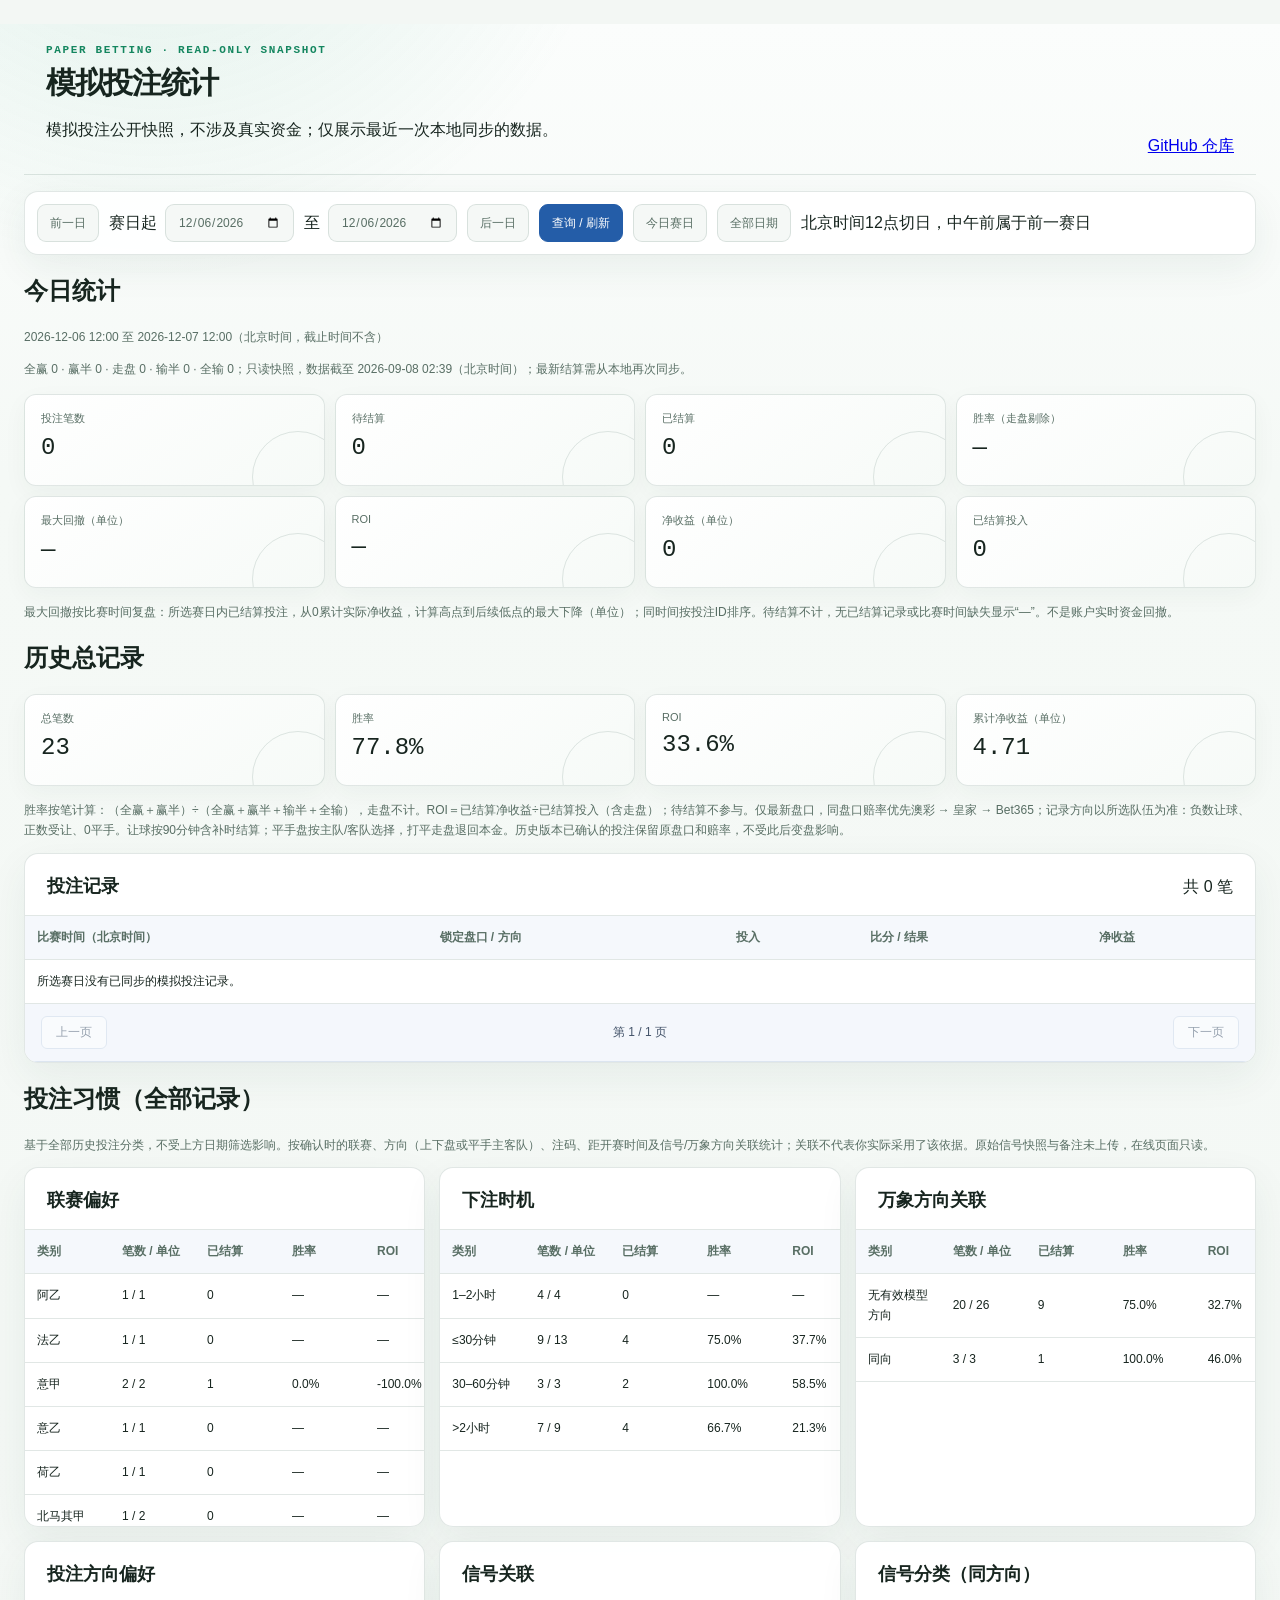
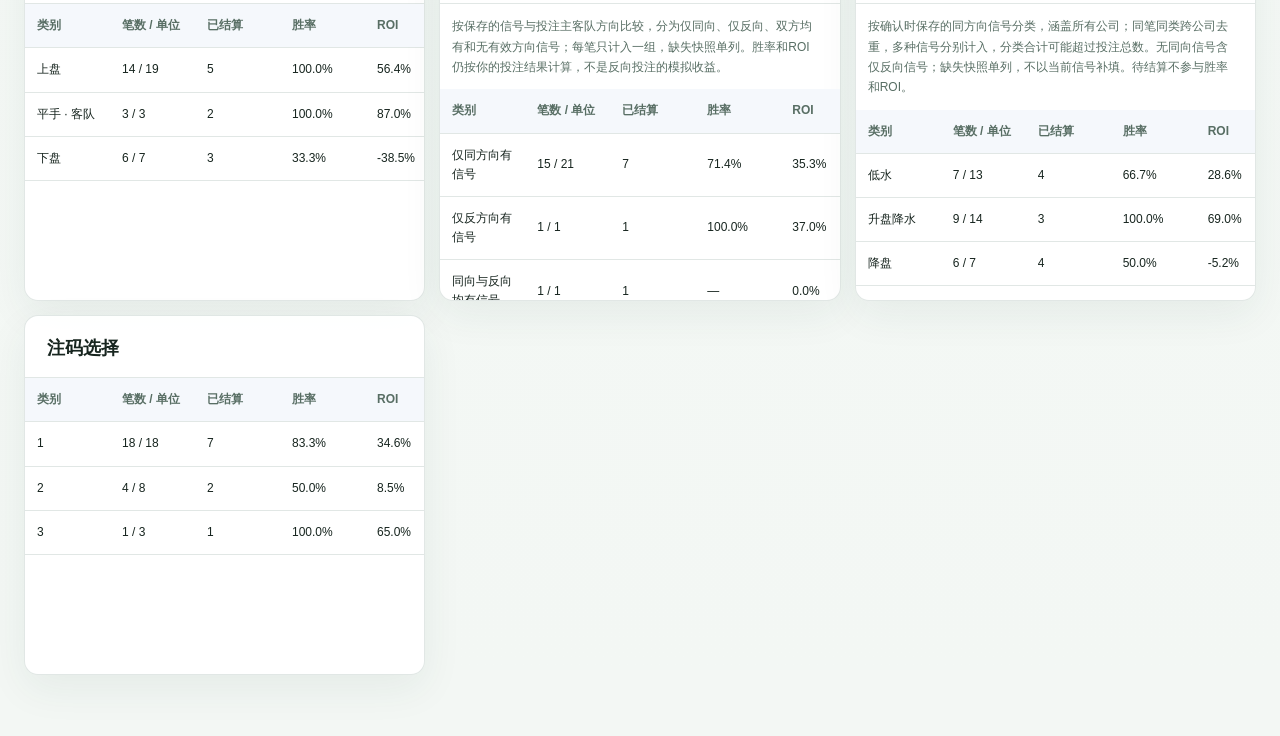
==== paper-bets/index.html @ 8649a732 "Update read-only paper betting statistics" ====
<!doctype html>
<html lang="zh-CN">
<head><meta charset="utf-8"><meta name="viewport" content="width=device-width,initial-scale=1"><title>模拟投注 · 统计与习惯</title><link rel="stylesheet" href="./styles.css?v=27"></head>
<body><main class="shell paper-stats">
  <div class="board-head"><div><p class="board-kicker">PAPER BETTING · READ-ONLY SNAPSHOT</p><h1>模拟投注统计</h1><p>模拟投注公开快照，不涉及真实资金；仅展示最近一次本地同步的数据。</p></div><a href="https://github.com/smmufan-boop/WorldCup/tree/main/paper-bets">GitHub 仓库</a></div>
  <form id="paperStatsFilters" class="toolbar"><button type="button" id="paperStatsPrev">前一日</button><label>赛日起 <input type="date" name="from"></label><label>至 <input type="date" name="to"></label><button type="button" id="paperStatsNext">后一日</button><button class="paper-action">查询 / 刷新</button><button type="button" id="paperStatsToday">今日赛日</button><button type="button" id="paperStatsAll">全部日期</button><span>北京时间12点切日，中午前属于前一赛日</span></form>
  
  <h2 id="paperStatsPeriodTitle">今日统计</h2><p id="paperStatsPeriod" class="paper-rules"></p>
  <p id="paperStatsMessage" role="status">正在读取…</p><section id="paperStatsSummary" class="metric-grid"></section>
  <p class="paper-rules">最大回撤按比赛时间复盘：所选赛日内已结算投注，从0累计实际净收益，计算高点到后续低点的最大下降（单位）；同时间按投注ID排序。待结算不计，无已结算记录或比赛时间缺失显示“—”。不是账户实时资金回撤。</p>
  <h2>历史总记录</h2><section id="paperStatsAllTime" class="metric-grid"></section>
  <p class="paper-rules">胜率按笔计算：（全赢＋赢半）÷（全赢＋赢半＋输半＋全输），走盘不计。ROI＝已结算净收益÷已结算投入（含走盘）；待结算不参与。仅最新盘口，同盘口赔率优先澳彩 → 皇家 → Bet365；记录方向以所选队伍为准：负数让球、正数受让、0平手。让球按90分钟含补时结算；平手盘按主队/客队选择，打平走盘退回本金。历史版本已确认的投注保留原盘口和赔率，不受此后变盘影响。</p>
  <section class="board"><div class="board-head"><h2>投注记录</h2><span id="paperRecordCount"></span></div><div class="paper-table-wrap"><table class="paper-table"><thead><tr><th>比赛时间（北京时间）</th><th>锁定盘口 / 方向</th><th>投入</th><th>比分 / 结果</th><th>净收益</th></tr></thead><tbody id="paperStatsRecords"></tbody></table></div><nav id="paperStatsPager" class="pagination"></nav></section>
  <h2>投注习惯（全部记录）</h2><p class="paper-rules">基于全部历史投注分类，不受上方日期筛选影响。按确认时的联赛、方向（上下盘或平手主客队）、注码、距开赛时间及信号/万象方向关联统计；关联不代表你实际采用了该依据。原始信号快照与备注未上传，在线页面只读。</p><div id="paperStatsHabits" class="paper-habits"></div>
</main><script src="./paper-site-data.js?v=2" defer></script><script src="./paper-stats.js?v=13" defer></script></body></html>
---- paper-bets/styles.css ----
:root {
  color-scheme: light;
  --bg: #f3f7f4;
  --panel: #ffffff;
  --panel-2: #f7faf8;
  --line: rgba(29, 71, 55, 0.13);
  --line-strong: rgba(25, 107, 76, 0.28);
  --text: #17251f;
  --text-dim: #71827a;
  --muted: #586e64;
  --faint: #87978f;
  --mint: #14865f;
  --mint-dim: rgba(20, 134, 95, 0.10);
  --gold: #b6740a;
  --gold-dim: rgba(182, 116, 10, 0.11);
  --red: #c34f49;
  --red-dim: rgba(195, 79, 73, 0.10);
  --blue: #316fc1;
  --blue-dim: rgba(49, 111, 193, 0.10);
  --radius: 14px;
  --mono: "IBM Plex Mono", "SFMono-Regular", Consolas, monospace;
  --sans: Inter, "PingFang SC", "Microsoft YaHei", sans-serif;
}

* {
  box-sizing: border-box;
}

html {
  min-width: 320px;
  background: var(--bg);
}

body {
  margin: 0;
  min-height: 100vh;
  color: var(--text);
  font-family: var(--sans);
  background:
    radial-gradient(circle at 12% -10%, rgba(63, 168, 128, 0.16), transparent 30rem),
    linear-gradient(180deg, #fbfdfc 0, #f5f9f6 28rem, var(--bg) 100%);
}

button,
input,
select {
  font: inherit;
}

button,
select,
input[type="date"] {
  color: inherit;
}

button {
  cursor: pointer;
}

.masthead {
  padding: 32px max(24px, calc((100vw - 1480px) / 2));
  border-bottom: 1px solid var(--line);
  background:
    linear-gradient(100deg, rgba(245, 252, 248, 0.98), rgba(255, 255, 255, 0.82)),
    repeating-linear-gradient(90deg, transparent 0 79px, rgba(29, 71, 55, 0.035) 80px);
}

.brand-row {
  display: flex;
  align-items: flex-start;
  justify-content: space-between;
  gap: 32px;
}

.eyebrow,
.board-kicker,
.history-title p {
  margin: 0 0 7px;
  color: var(--mint);
  font-family: var(--mono);
  font-size: 11px;
  font-weight: 600;
  letter-spacing: 0.15em;
}

.live-dot {
  display: inline-block;
  width: 7px;
  height: 7px;
  margin-right: 7px;
  border-radius: 50%;
  background: var(--faint);
}

.live-dot.is-live {
  background: var(--mint);
  box-shadow: 0 0 0 5px rgba(20, 134, 95, 0.09), 0 0 14px rgba(20, 134, 95, 0.34);
  animation: breathe 1.8s infinite;
}

@keyframes breathe {
  50% { opacity: 0.55; }
}

h1 {
  margin: 0;
  font-size: clamp(30px, 4vw, 48px);
  font-weight: 760;
  letter-spacing: -0.045em;
}

.subtitle {
  margin: 9px 0 0;
  color: var(--muted);
  font-size: 14px;
}

.sync-card {
  display: grid;
  min-width: 210px;
  justify-items: end;
  gap: 5px;
  padding: 15px 17px;
  border: 1px solid var(--line);
  border-radius: 12px;
  background: rgba(255, 255, 255, 0.78);
  box-shadow: 0 8px 28px rgba(31, 72, 56, 0.07);
}

.sync-card strong {
  font-family: var(--mono);
  font-size: 18px;
  font-weight: 500;
}

.sync-card small {
  color: var(--muted);
}

.source-badge {
  padding: 3px 8px;
  border-radius: 999px;
  color: var(--muted);
  background: rgba(29, 71, 55, 0.06);
  font-size: 11px;
}

.source-badge.live {
  color: var(--mint);
  background: var(--mint-dim);
}

.source-badge.stale {
  color: var(--gold);
  background: var(--gold-dim);
}

.shape-strip {
  display: grid;
  grid-template-columns: repeat(7, minmax(90px, 1fr));
  gap: 1px;
  margin-top: 28px;
  overflow: hidden;
  border: 1px solid var(--line);
  border-radius: 11px;
  background: var(--line);
}

.shape-cell {
  display: grid;
  min-height: 72px;
  place-content: center;
  text-align: center;
  background: rgba(255, 255, 255, 0.92);
}

.shape-cell strong {
  color: var(--gold);
  font-family: var(--mono);
  font-size: 19px;
  font-weight: 500;
}

.shape-cell span {
  margin-top: 4px;
  color: var(--muted);
  font-size: 11px;
}

.shape-cell.zero strong {
  color: var(--faint);
}

.shell {
  width: min(1480px, calc(100% - 48px));
  margin: 24px auto 60px;
}

.toolbar {
  display: flex;
  flex-wrap: wrap;
  gap: 10px;
  align-items: center;
  padding: 12px;
  border: 1px solid var(--line);
  border-radius: var(--radius);
  background: rgba(255, 255, 255, 0.90);
  box-shadow: 0 12px 38px rgba(31, 72, 56, 0.07);
}

.date-nav,
.segmented,
.toolbar-tail,
.search-wrap {
  display: flex;
  align-items: center;
}

.date-nav,
.segmented {
  gap: 2px;
  padding: 3px;
  border: 1px solid var(--line);
  border-radius: 9px;
  background: #f5f8f6;
}

.date-nav button,
.segmented button,
.refresh-btn,
.text-btn,
.icon-btn {
  min-height: 31px;
  border: 0;
  border-radius: 6px;
  background: transparent;
  color: var(--muted);
  font-size: 12px;
}

.date-nav button:hover,
.segmented button:hover,
.refresh-btn:hover {
  color: var(--text);
  background: rgba(29, 71, 55, 0.06);
}

.segmented button {
  padding: 0 10px;
}

.segmented button.is-on {
  color: #ffffff;
  background: var(--mint);
  font-weight: 700;
}

.date-nav input {
  width: 126px;
  min-height: 31px;
  border: 0;
  outline: 0;
  color: var(--text);
  background: transparent;
  font-family: var(--mono);
  font-size: 12px;
}

.date-nav input::-webkit-calendar-picker-indicator {
  filter: none;
}

.toolbar-tail {
  flex: 1 1 360px;
  justify-content: flex-end;
  gap: 8px;
}

.search-wrap {
  flex: 1 1 180px;
  max-width: 260px;
  gap: 8px;
  min-height: 38px;
  padding: 0 11px;
  border: 1px solid var(--line);
  border-radius: 9px;
  color: var(--faint);
  background: #f5f8f6;
}

.search-wrap input {
  width: 100%;
  border: 0;
  outline: 0;
  color: var(--text);
  background: transparent;
  font-size: 12px;
}

.search-wrap input::placeholder {
  color: var(--faint);
}

select,
.refresh-btn {
  min-height: 38px;
  padding: 0 11px;
  border: 1px solid var(--line);
  border-radius: 9px;
  background: #f5f8f6;
  color: var(--muted);
  font-size: 12px;
}

select option {
  background: var(--panel);
}

.metric-grid {
  display: grid;
  grid-template-columns: repeat(4, 1fr);
  gap: 10px;
  margin: 14px 0;
}

.metric {
  position: relative;
  overflow: hidden;
  min-height: 92px;
  padding: 16px;
  border: 1px solid var(--line);
  border-radius: 12px;
  background: linear-gradient(145deg, #ffffff, #f6faf7);
  box-shadow: 0 8px 24px rgba(31, 72, 56, 0.045);
}

.metric::after {
  position: absolute;
  right: -20px;
  bottom: -38px;
  width: 90px;
  height: 90px;
  border: 1px solid var(--line);
  border-radius: 50%;
  content: "";
}

.metric span {
  display: block;
  margin-bottom: 8px;
  color: var(--muted);
  font-size: 11px;
}

.metric strong {
  font-family: var(--mono);
  font-size: 24px;
  font-weight: 500;
}

.metric.hot strong { color: var(--gold); }
.metric.good strong { color: var(--mint); }
.metric.bad strong { color: var(--red); }
.metric.cool strong { color: var(--blue); }

.board {
  overflow: hidden;
  border: 1px solid var(--line);
  border-radius: var(--radius);
  background: rgba(255, 255, 255, 0.94);
  box-shadow: 0 14px 40px rgba(31, 72, 56, 0.065);
}

.board-head {
  display: flex;
  align-items: flex-end;
  justify-content: space-between;
  gap: 24px;
  padding: 20px 22px 17px;
  border-bottom: 1px solid var(--line);
}

.board-head h2,
.history-title h3 {
  margin: 0;
  font-size: 18px;
}

.board-head > p {
  margin: 0;
  color: var(--muted);
  font-family: var(--mono);
  font-size: 11px;
}

.row-grid {
  display: grid;
  grid-template-columns: 105px minmax(105px, 0.75fr) minmax(250px, 1.65fr) minmax(150px, 1fr) minmax(150px, 1fr) minmax(210px, 1.25fr) 34px;
  gap: 15px;
  align-items: center;
}

.column-head {
  min-height: 42px;
  padding: 0 20px;
  border-bottom: 1px solid var(--line);
  color: var(--faint);
  font-size: 10px;
  letter-spacing: 0.07em;
}

.status-band {
  display: flex;
  align-items: center;
  gap: 8px;
  padding: 9px 20px;
  border-bottom: 1px solid var(--line);
  color: var(--muted);
  background: rgba(29, 71, 55, 0.035);
  font-size: 11px;
  font-weight: 700;
  letter-spacing: 0.08em;
}

.priority-band {
  display: flex;
  align-items: center;
  gap: 9px;
  padding: 8px 20px;
  border-bottom: 1px solid var(--line);
  color: var(--mint);
  background: rgba(20, 134, 95, 0.065);
  font-size: 10px;
}

.priority-band strong {
  letter-spacing: 0.08em;
}

.priority-band em {
  color: var(--faint);
  font-family: var(--mono);
  font-style: normal;
}

.priority-band span {
  margin-left: auto;
  color: var(--text-dim);
  font-size: 9px;
}

.priority-band.tier1 {
  color: var(--blue);
  background: rgba(49, 111, 193, 0.055);
}

.priority-band.bet365 {
  color: #6b49a8;
  background: rgba(107, 73, 168, 0.075);
}

.status-band.Playing {
  color: var(--mint);
  background: var(--mint-dim);
}

.status-band.Fixture {
  color: var(--blue);
  background: var(--blue-dim);
}

.status-band.Played {
  color: var(--muted);
  background: rgba(29, 71, 55, 0.035);
}

.status-band em {
  color: var(--faint);
  font-family: var(--mono);
  font-style: normal;
  font-weight: 400;
}

.match-wrap {
  border-bottom: 1px solid var(--line);
}

.match-wrap:last-child {
  border-bottom: 0;
}

.analysis-box {
  display: grid;
  gap: 7px;
  margin: 0 20px 12px;
  padding: 9px 12px;
  border: 1px solid rgba(29, 71, 55, 0.12);
  border-radius: 8px;
  background: rgba(29, 71, 55, 0.035);
}

.analysis-box.stable_play {
  border-color: rgba(8, 122, 85, 0.28);
  background: rgba(10, 160, 109, 0.07);
}

.analysis-box.filter {
  border-color: rgba(183, 66, 37, 0.18);
  background: rgba(183, 66, 37, 0.045);
}

.analysis-title,
.analysis-result {
  display: flex;
  flex-wrap: wrap;
  align-items: center;
  gap: 7px;
}

.analysis-title strong {
  margin-right: 3px;
  color: var(--text);
  font-size: 11px;
}

.analysis-stage {
  padding: 2px 6px;
  border-radius: 999px;
  color: var(--faint);
  background: rgba(29, 71, 55, 0.05);
  font-family: var(--mono);
  font-size: 8px;
}

.analysis-stage.complete {
  color: #08734f;
  background: rgba(10, 160, 109, 0.10);
}

.analysis-stage.running,
.analysis-stage.queued {
  color: var(--blue);
  background: var(--blue-dim);
}

.analysis-stage.failed {
  color: var(--red);
  background: var(--red-dim);
}

.analysis-stage.not_needed {
  color: #08734f;
  background: rgba(10, 160, 109, 0.08);
}

.analysis-stage.waiting_window,
.analysis-stage.waiting_t1,
.analysis-stage.due,
.analysis-stage.expired {
  color: #8a6509;
  background: rgba(216, 165, 40, 0.10);
}

.analysis-result span {
  display: inline-flex;
  align-items: baseline;
  gap: 5px;
  padding-right: 12px;
  border-right: 1px solid rgba(29, 71, 55, 0.10);
}

.analysis-result span:last-child {
  border-right: 0;
}

.analysis-result small {
  color: var(--faint);
  font-size: 8px;
}

.analysis-result b {
  color: var(--text);
  font-size: 10px;
}

.analysis-result .gate.stable_play {
  color: #08734f;
}

.analysis-result .gate.observe {
  color: #9a6a00;
}

.analysis-result .gate.filter {
  color: var(--red);
}

.analysis-box p {
  overflow: hidden;
  margin: 0;
  color: var(--muted);
  font-size: 9px;
  line-height: 1.5;
  text-overflow: ellipsis;
  white-space: nowrap;
}

.match-row {
  position: relative;
  min-height: 82px;
  padding: 12px 20px;
  transition: background 160ms ease;
}

.match-row:hover,
.match-wrap.is-open .match-row {
  background: rgba(20, 134, 95, 0.035);
}

.match-wrap.has-strong .match-row::before {
  position: absolute;
  inset: 0 auto 0 0;
  width: 5px;
  background: linear-gradient(180deg, #f0b83a, #d95432);
  content: "";
}

.match-wrap.has-strong .match-row {
  background: linear-gradient(90deg, rgba(240, 184, 58, 0.16), rgba(255, 255, 255, 0) 52%);
  box-shadow: inset 0 0 0 1px rgba(217, 84, 50, 0.16);
}

.match-wrap.has-low .match-row {
  background: linear-gradient(90deg, rgba(20, 134, 95, 0.18), rgba(255, 255, 255, 0) 58%);
  box-shadow: inset 0 0 0 2px rgba(20, 134, 95, 0.34);
}

.match-wrap.has-low .match-row::after {
  position: absolute;
  inset: 0 0 auto auto;
  width: 38px;
  height: 5px;
  background: #00a66f;
  content: "";
}

.time-cell strong,
.competition,
.odds-line,
.water-pair,
.delta-line {
  font-family: var(--mono);
}

.time-cell strong {
  display: block;
  font-size: 14px;
  font-weight: 500;
}

.status-pill {
  display: inline-flex;
  margin-top: 7px;
  padding: 3px 7px;
  border-radius: 999px;
  color: var(--muted);
  background: rgba(29, 71, 55, 0.06);
  font-size: 9px;
}

.status-pill.Playing {
  color: var(--mint);
  background: var(--mint-dim);
}

.competition {
  overflow: hidden;
  color: var(--muted);
  font-size: 11px;
  line-height: 1.5;
  text-overflow: ellipsis;
}

.competition span,
.competition small {
  display: block;
  overflow: hidden;
  text-overflow: ellipsis;
  white-space: nowrap;
}

.competition small {
  color: var(--text-dim);
  font-size: 9px;
}

.priority-chip {
  display: inline-flex;
  margin-right: 3px;
  padding: 1px 5px;
  border-radius: 999px;
  color: var(--muted);
  background: rgba(29, 71, 55, 0.06);
  font-family: var(--sans);
  font-style: normal;
}

.priority-chip.macau,
.priority-chip.dongqiudi_macau {
  color: var(--mint);
  background: var(--mint-dim);
}

.priority-chip.tier1 {
  color: var(--blue);
  background: var(--blue-dim);
}

.priority-chip.bet365 {
  color: #6b49a8;
  background: rgba(107, 73, 168, 0.12);
}

.dqd-id {
  color: var(--blue);
  font-weight: 750;
  text-decoration: none;
}

.dqd-id:hover {
  color: var(--mint);
  text-decoration: underline;
}

.focus-tag,
.focus-alert {
  display: inline-flex;
  align-items: center;
  border: 1px solid var(--rise-border, #e8d4a1);
  border-radius: 999px;
  color: var(--rise-fg, #725415);
  background: var(--rise-bg, #fff0cf);
  font-family: var(--sans);
  font-style: normal;
  font-weight: 850;
  line-height: 1.2;
  text-decoration: none;
  box-shadow: var(--rise-shadow, none);
}

.focus-tag {
  padding: 1px 6px;
  font-size: 9px;
}

.focus-alert {
  padding: 3px 8px;
  font-size: 10px;
  letter-spacing: 0.03em;
}

.teams {
  display: grid;
  grid-template-columns: minmax(80px, 1fr) auto minmax(80px, 1fr);
  align-items: center;
  gap: 10px;
}

.team {
  overflow: hidden;
  text-overflow: ellipsis;
  white-space: nowrap;
  font-size: 13px;
  font-weight: 650;
}

.team.away {
  text-align: right;
}

.score {
  min-width: 46px;
  padding: 6px 8px;
  border: 1px solid var(--line);
  border-radius: 7px;
  text-align: center;
  color: var(--gold);
  background: #fffaf0;
  font-family: var(--mono);
  font-size: 13px;
}

.score.pending {
  color: var(--faint);
}

.score.unavailable {
  min-width: 76px;
  color: #a45d10;
  background: #fff7e8;
  border-color: #f0d1a5;
}

.score.stale-score {
  color: #8a6421;
  background: #fff8e9;
  border-color: #ead5a8;
}

.score small {
  display: block;
  margin-top: 2px;
  color: var(--text-dim);
  font-family: var(--sans);
  font-size: 7px;
  line-height: 1;
}

.odds-cell {
  display: grid;
  gap: 5px;
}

.company-kicker {
  width: fit-content;
  padding: 1px 5px;
  border: 1px solid rgba(134, 172, 255, 0.18);
  border-radius: 999px;
  color: var(--blue);
  background: var(--blue-dim);
  font-size: 8px;
  line-height: 1.35;
}

.company-kicker.official {
  color: var(--mint);
  border-color: var(--line-strong);
  background: var(--mint-dim);
}

.odds-line {
  overflow: hidden;
  color: var(--text);
  font-size: 12px;
  text-overflow: ellipsis;
  white-space: nowrap;
}

.water-pair {
  display: flex;
  gap: 5px;
  color: var(--muted);
  font-size: 11px;
}

.water-pair span {
  padding: 3px 5px;
  border-radius: 4px;
  background: rgba(29, 71, 55, 0.05);
}

/* All signals: Macau darkest, Royal medium, Bet365 lightest. Explicit scopes
   keep a primary company's palette from leaking into another company's marks. */
.signal-company-macau {
  --low-fg: #ffffff;
  --low-bg: #086044;
  --low-border: #064e3b;
  --low-shadow: 0 2px 6px rgba(6, 78, 59, 0.20);
  --rise-fg: #171207;
  --rise-bg: #b6740a;
  --rise-border: #9d6307;
  --rise-shadow: 0 2px 6px rgba(157, 99, 7, 0.20);
  --drop-fg: #ffffff;
  --drop-bg: #245da8;
}

.signal-company-royal {
  --low-fg: #ffffff;
  --low-bg: #268054;
  --low-border: #206c47;
  --low-shadow: none;
  --rise-fg: #503608;
  --rise-bg: #e7b852;
  --rise-border: #d3a13c;
  --rise-shadow: none;
  --drop-fg: #173b64;
  --drop-bg: #8bb5e7;
}

.signal-company-bet365,
.signal-company-other {
  --low-fg: #23583c;
  --low-bg: #d9f0df;
  --low-border: #a4d4b2;
  --low-shadow: none;
  --rise-fg: #725415;
  --rise-bg: #fff0cf;
  --rise-border: #e8d4a1;
  --rise-shadow: none;
  --drop-fg: #365a88;
  --drop-bg: #e5effc;
}

.water-pair span.low-water b {
  margin-right: 4px;
  padding: 1px 3px;
  border-radius: 3px;
  color: #075b40;
  background: #d8ffef;
  font-size: 8px;
  letter-spacing: 0.08em;
}

.odds-ts {
  color: var(--faint);
  font-family: var(--mono);
  font-size: 9px;
}

.movement-cell {
  display: grid;
  gap: 5px;
}

.movement-line {
  display: flex;
  flex-wrap: wrap;
  align-items: center;
  gap: 6px;
}

.recommendation-signal,
.move-badge,
.signal-badge {
  display: inline-flex;
  align-items: center;
  min-height: 21px;
  padding: 2px 7px;
  border-radius: 5px;
  color: var(--muted);
  background: rgba(29, 71, 55, 0.06);
  font-size: 10px;
}

.recommendation-signal.rise_cut,
.move-badge.rise_cut,
.signal-badge.rise_cut {
  color: var(--rise-fg, #725415);
  background: var(--rise-bg, #fff0cf);
  font-weight: 800;
}

.move-badge.rise_lift,
.move-badge.rise {
  color: var(--blue);
  background: var(--blue-dim);
}

.recommendation-signal.drop,
.move-badge.drop,
.signal-badge.drop {
  color: var(--drop-fg, #365a88);
  background: var(--drop-bg, #e5effc);
}

.move-badge.water {
  color: var(--muted);
  border: 1px solid rgba(29, 71, 55, 0.10);
  background: rgba(29, 71, 55, 0.05);
  box-shadow: none;
  font-weight: 600;
}

.move-badge.sample_limited {
  color: var(--faint);
  border: 1px solid rgba(29, 71, 55, 0.08);
  background: rgba(29, 71, 55, 0.035);
  box-shadow: none;
  font-weight: 500;
}

.water-pair span.low-water,
.recommendation-signal.low,
.signal-badge.low,
.low-focus-alert,
.low-focus-tag {
  color: var(--low-fg, #23583c);
  border: 1px solid var(--low-border, #a4d4b2);
  background: var(--low-bg, #d9f0df);
  box-shadow: var(--low-shadow, none);
  font-weight: 850;
}

.low-focus-alert,
.low-focus-tag {
  display: inline-flex;
  align-items: center;
  padding: 2px 7px;
  border-radius: 5px;
  font-size: 10px;
  font-weight: 850;
}

.low-focus-tag {
  padding: 1px 5px;
  font-size: 9px;
  text-decoration: none;
}

.move-badge.turnover {
  color: #d6a3ff;
  background: rgba(191, 126, 241, 0.13);
}

.delta-line {
  display: flex;
  flex-wrap: wrap;
  gap: 8px;
  color: var(--muted);
  font-size: 10px;
}

.delta-line .down { color: var(--mint); }
.delta-line .up { color: var(--red); }

.signal-list {
  display: flex;
  flex-wrap: wrap;
  gap: 4px;
}

.market-basis {
  width: fit-content;
  padding: 2px 6px;
  border-radius: 999px;
  color: var(--muted);
  background: rgba(29, 71, 55, 0.06);
  font-size: 8px;
}

.market-basis.monitoring {
  color: var(--mint);
  background: var(--mint-dim);
}

.market-basis.closed {
  color: var(--gold);
  background: var(--gold-dim);
}

.company-strip {
  display: grid;
  grid-template-columns: repeat(auto-fit, minmax(220px, 1fr));
  gap: 7px;
  padding: 0 20px 12px 140px;
}

.company-mini {
  display: flex;
  flex-wrap: wrap;
  align-items: center;
  gap: 5px 8px;
  min-height: 34px;
  padding: 7px 9px;
  border: 1px solid rgba(134, 172, 255, 0.16);
  border-radius: 8px;
  color: var(--muted);
  background: rgba(87, 123, 216, 0.045);
  font-family: var(--mono);
  font-size: 9px;
}

.company-mini.official {
  border-color: var(--line);
  background: rgba(96, 210, 164, 0.04);
}

.company-mini .company-name {
  color: var(--text);
  font-family: var(--sans);
  font-size: 10px;
  font-weight: 800;
}

.company-mini small {
  margin-left: auto;
  color: var(--faint);
}

.company-mini .move-badge,
.company-mini .signal-badge {
  min-height: 18px;
  padding: 1px 5px;
  font-size: 8px;
}

.signal-recommendations {
  display: grid;
  gap: 5px;
  margin: 0 20px 12px 140px;
}

.recommendations-heading {
  display: flex;
  flex-wrap: wrap;
  align-items: center;
  gap: 6px 12px;
  margin-bottom: 2px;
  color: var(--muted);
  font-size: 11px;
}

.recommendations-heading span {
  font-size: 9px;
}

.signal-recommendation {
  display: grid;
  grid-template-columns: 40px minmax(120px, 220px) minmax(0, 1fr);
  align-items: center;
  gap: 8px 12px;
  min-height: 42px;
  padding: 8px 12px;
  border-left: 3px solid var(--line);
  border-radius: 4px;
  background: #f5f8f6;
  font-size: 12px;
}

.recommendation-label {
  color: var(--muted);
}

.recommendation-evidence {
  display: flex;
  flex-wrap: wrap;
  align-items: center;
  gap: 5px;
  min-width: 0;
}

.recommendation-signal {
  width: fit-content;
  gap: 3px;
  font-weight: 750;
  white-space: nowrap;
}

.recommendation-signal .recommendation-company,
.recommendation-signal .recommendation-edge {
  color: inherit;
  font-size: inherit;
}

.recommendation-pick {
  display: flex;
  flex-wrap: wrap;
  align-items: center;
  gap: 6px 8px;
  min-width: 0;
}

.recommendation-side {
  padding: 1px 5px;
  border-radius: 4px;
  color: var(--muted);
  background: rgba(29, 71, 55, 0.07);
  font-size: 11px;
}

.recommendation-team {
  color: var(--text);
  font-size: 14px;
  overflow-wrap: anywhere;
}

.expand-btn {
  display: grid;
  width: 30px;
  height: 30px;
  place-items: center;
  border: 1px solid var(--line);
  border-radius: 7px;
  color: var(--muted);
  background: transparent;
  transition: transform 160ms ease, color 160ms ease;
}

.expand-btn:hover {
  color: var(--mint);
  border-color: var(--line-strong);
}

.match-wrap.is-open .expand-btn {
  transform: rotate(90deg);
}

.history-panel {
  padding: 18px 20px 22px;
  border-top: 1px solid var(--line);
  background: #f6faf7;
}

.history-groups,
.history-source {
  display: grid;
  gap: 14px;
}

.history-source + .history-source {
  padding-top: 16px;
  border-top: 1px solid var(--line);
}

.history-source-title {
  display: flex;
  align-items: center;
  gap: 8px;
}

.history-source-title h4 {
  margin: 0;
  color: var(--text);
  font-size: 13px;
}

.history-source-title b,
.history-source-title span {
  padding: 2px 6px;
  border-radius: 999px;
  color: var(--blue);
  background: var(--blue-dim);
  font-size: 8px;
}

.history-source-title .official-mark {
  color: var(--mint);
  background: var(--mint-dim);
}

.history-source-title span {
  margin-left: auto;
  color: var(--faint);
  background: rgba(29, 71, 55, 0.06);
}

.history-error,
.history-empty {
  margin: 0;
  color: var(--faint);
  font-size: 10px;
}

.history-title {
  display: flex;
  align-items: center;
  justify-content: space-between;
  margin-bottom: 14px;
}

.history-count {
  color: var(--muted);
  font-family: var(--mono);
  font-size: 10px;
}

.chart-grid {
  display: grid;
  grid-template-columns: 1fr 1fr;
  gap: 12px;
}

.chart-grid figure {
  margin: 0;
  padding: 13px;
  border: 1px solid var(--line);
  border-radius: 10px;
  background: #ffffff;
}

.chart-grid figcaption {
  margin-bottom: 8px;
  color: var(--muted);
  font-size: 10px;
}

.line-chart {
  min-height: 146px;
}

.line-chart svg {
  display: block;
  width: 100%;
  height: 146px;
}

.chart-gridline {
  stroke: rgba(29, 71, 55, 0.10);
  stroke-width: 1;
}

.chart-label {
  fill: var(--faint);
  font-family: var(--mono);
  font-size: 8px;
}

.chart-line,
.chart-home,
.chart-away {
  fill: none;
  stroke-width: 2;
  vector-effect: non-scaling-stroke;
}

.chart-line { stroke: var(--gold); }
.chart-home { stroke: var(--mint); }
.chart-away { stroke: var(--blue); }

.chart-dot-line { fill: var(--gold); }
.chart-dot-home { fill: var(--mint); }
.chart-dot-away { fill: var(--blue); }

.chart-legend {
  fill: var(--muted);
  font-family: var(--mono);
  font-size: 8px;
}

.history-list {
  display: flex;
  flex-wrap: wrap;
  gap: 6px;
  margin-top: 10px;
}

.history-item {
  display: flex;
  gap: 8px;
  padding: 6px 8px;
  border: 1px solid var(--line);
  border-radius: 6px;
  color: var(--muted);
  font-family: var(--mono);
  font-size: 9px;
}

.history-item strong {
  color: var(--text);
  font-weight: 500;
}

.notice {
  padding: 50px 20px;
  text-align: center;
  color: var(--muted);
  font-size: 13px;
}

.notice.error {
  color: var(--red);
}

.notice[hidden] {
  display: none;
}

@media (max-width: 1180px) {
  .row-grid {
    grid-template-columns: 90px minmax(220px, 1.5fr) minmax(135px, 1fr) minmax(135px, 1fr) minmax(190px, 1.2fr) 32px;
  }

  .row-grid > :nth-child(2) {
    display: none;
  }

  .metric-grid {
    grid-template-columns: repeat(3, 1fr);
  }

  .company-strip {
    grid-template-columns: 1fr;
    padding-left: 20px;
  }

  .signal-recommendations {
    margin-left: 20px;
  }
}

@media (max-width: 820px) {
  .masthead {
    padding: 24px 16px;
  }

  .brand-row {
    align-items: stretch;
    flex-direction: column;
  }

  .sync-card {
    justify-items: start;
  }

  .shape-strip {
    grid-template-columns: repeat(4, 1fr);
  }

  .shell {
    width: calc(100% - 24px);
    margin-top: 12px;
  }

  .toolbar-tail {
    justify-content: stretch;
  }

  .search-wrap {
    max-width: none;
  }

  .column-head {
    display: none;
  }

  .match-row {
    display: grid;
    grid-template-columns: 76px 1fr 30px;
    gap: 11px;
    padding: 15px;
  }

  .match-row > :nth-child(2) { display: none; }
  .match-row > :nth-child(3) { grid-column: 2; grid-row: 1; }
  .match-row > :nth-child(4) { grid-column: 2; grid-row: 2; }
  .match-row > :nth-child(5) { grid-column: 2; grid-row: 3; }
  .match-row > :nth-child(6) { grid-column: 2; grid-row: 4; }
  .match-row > :nth-child(7) { grid-column: 3; grid-row: 1; }

  .teams {
    grid-template-columns: 1fr auto 1fr;
  }

  .chart-grid {
    grid-template-columns: 1fr;
  }
}

@media (max-width: 520px) {
  .signal-recommendation {
    grid-template-columns: 32px minmax(0, 1fr);
    column-gap: 8px;
    padding: 8px;
  }

  .recommendation-pick {
    grid-column: 2 / -1;
  }

  .recommendation-evidence {
    grid-column: 2 / -1;
  }

  .shape-strip {
    grid-template-columns: repeat(2, 1fr);
  }

  .metric-grid {
    grid-template-columns: repeat(2, 1fr);
  }

  .toolbar-tail {
    align-items: stretch;
    flex-direction: column;
  }

  .segmented {
    overflow-x: auto;
  }

  .segmented button {
    white-space: nowrap;
  }
}
.pagination { display: flex; align-items: center; justify-content: space-between; gap: 12px; padding: 12px 16px; background: #f4f7fc; border-bottom: 1px solid #dce5f0; color: #44546a; font-size: 12px; }
.pagination[hidden] { display: none; }
.pagination button { padding: 7px 14px; border: 1px solid #c8d5e6; border-radius: 6px; background: #fff; color: #243851; cursor: pointer; white-space: nowrap; }
.pagination button:disabled { opacity: .45; cursor: default; }

/* Experimental local simulation; no money or bookmaker account is involved. */
.paper-box { display:flex; flex-wrap:wrap; align-items:center; gap:8px 12px; margin:0 20px 14px; padding:12px; border:1px solid #d7e2ed; border-radius:8px; background:#f7faff; font-size:12px; }
.paper-box strong { color:#315674; }
.paper-box label { display:flex; align-items:center; gap:5px; }
.paper-box select { max-width:230px; min-height:32px; }
.paper-box .paper-market-label { min-width:0; max-width:100%; }
.paper-box .paper-market-label select { width:420px; max-width:100%; min-width:0; }
.paper-market-detail { flex-basis:100%; color:var(--muted); line-height:1.6; overflow-wrap:anywhere; }
.paper-box input { min-width:120px; max-width:220px; padding:7px; border:1px solid #d0dae4; border-radius:5px; }
.paper-box small { color:var(--muted); }
.paper-box.disabled { color:var(--muted); background:#f6f7f8; }
.paper-box.locked { background:#eef7f1; border-color:#b8d8c7; }
.paper-action { padding:8px 14px; border:0; border-radius:6px; color:white; background:#245da8; cursor:pointer; }
.paper-action:disabled { opacity:.45; cursor:default; }
.paper-dialog { width:min(520px,calc(100% - 32px)); border:1px solid #bccdde; border-radius:12px; padding:24px; color:var(--text); background:white; }
.paper-dialog::backdrop { background:rgba(19,34,46,.35); }
.paper-dialog h2 { margin-top:0; }
.paper-confirm-content { font-size:14px; line-height:1.7; overflow-wrap:anywhere; }
.paper-confirm-message { color:#835514; font-size:12px; line-height:1.6; }
.paper-dialog-actions { display:flex; justify-content:flex-end; gap:12px; }
.paper-dialog-actions button { min-height:36px; padding:8px 12px; }
.paper-stats .board-head { flex-wrap:wrap; }
.paper-stats .board-head h1 { font-size:30px; }
.paper-stats .toolbar { margin-top:16px; }
.paper-stats .toolbar label { display:flex; align-items:center; gap:8px; }
.paper-stats .toolbar button,
.paper-stats .toolbar input[type="date"] { box-sizing:border-box; min-height:38px; padding:0 12px; border:1px solid var(--line); border-radius:9px; background:#f5f8f6; color:var(--muted); font:inherit; font-size:12px; }
.paper-stats .toolbar button { cursor:pointer; white-space:nowrap; }
.paper-stats .toolbar button:hover { color:var(--text); background:#eaf0ec; }
.paper-stats .toolbar button:disabled { opacity:.55; cursor:wait; }
.paper-sync { align-items:center; }
.paper-sync [role="status"] { color:var(--muted); font-size:12px; }
.paper-sync [data-state="error"] { color:#b42318; }
.paper-stats .toolbar .paper-action { color:#fff; background:#245da8; border-color:#245da8; }
.paper-stats .toolbar .paper-action:hover { background:#1d4e90; }
.paper-stats .toolbar button:focus-visible,
.paper-stats .toolbar input[type="date"]:focus-visible { outline:2px solid #245da8; outline-offset:2px; }
.paper-rules,#paperStatsMessage { color:var(--muted); font-size:12px; line-height:1.7; }
.paper-table-wrap { overflow-x:auto; }
.paper-table { width:100%; border-collapse:collapse; font-size:12px; }
.paper-table th,.paper-table td { padding:12px; text-align:left; border-bottom:1px solid var(--line); line-height:1.6; overflow-wrap:anywhere; }
.paper-table th { background:#f5f8fc; color:var(--muted); white-space:nowrap; }
.paper-table td { min-width:85px; }
.paper-profit { color:#086044; font-weight:700; }
.paper-loss { color:var(--red); font-weight:700; }
.paper-habits { display:grid; grid-template-columns:repeat(auto-fit,minmax(320px,1fr)); gap:14px; }
.paper-habit-card { box-sizing:border-box; height:360px; min-width:0; display:flex; flex-direction:column; }
.paper-habit-card .board-head { flex:none; }
.paper-habit-card .board-head h3 { margin:0; font-size:18px; }
.paper-habit-scroll { flex:1; min-height:0; min-width:0; overflow:auto; overscroll-behavior:contain; scrollbar-gutter:stable; }
.paper-habit-scroll:focus-visible { outline:2px solid #245da8; outline-offset:-2px; }
.paper-habit-scroll .paper-rules { margin:12px; }
.paper-habit-scroll .paper-table th { position:sticky; top:0; z-index:1; }
@media(max-width:520px) { .paper-box {margin:0 12px 12px;} .paper-habits {grid-template-columns:1fr;} .paper-box label {width:100%;} .paper-box select {flex:1;max-width:none;} }
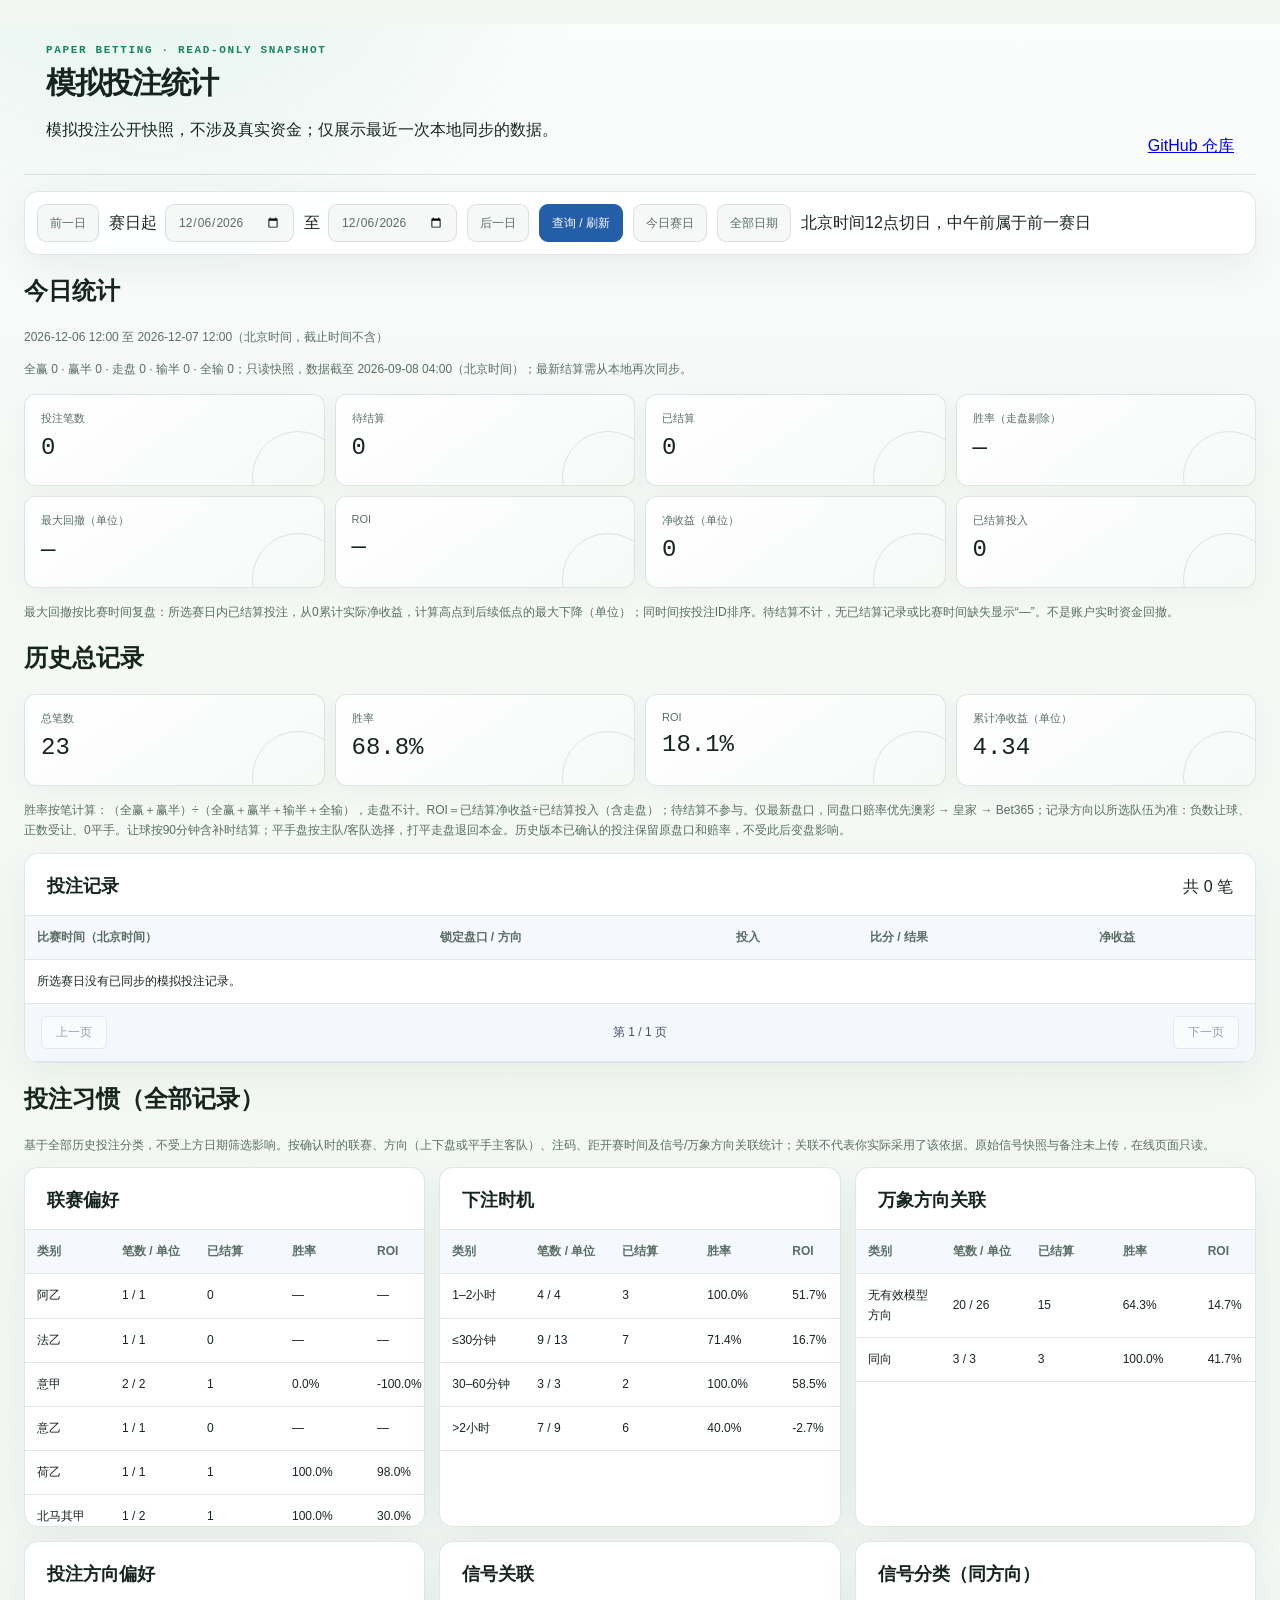
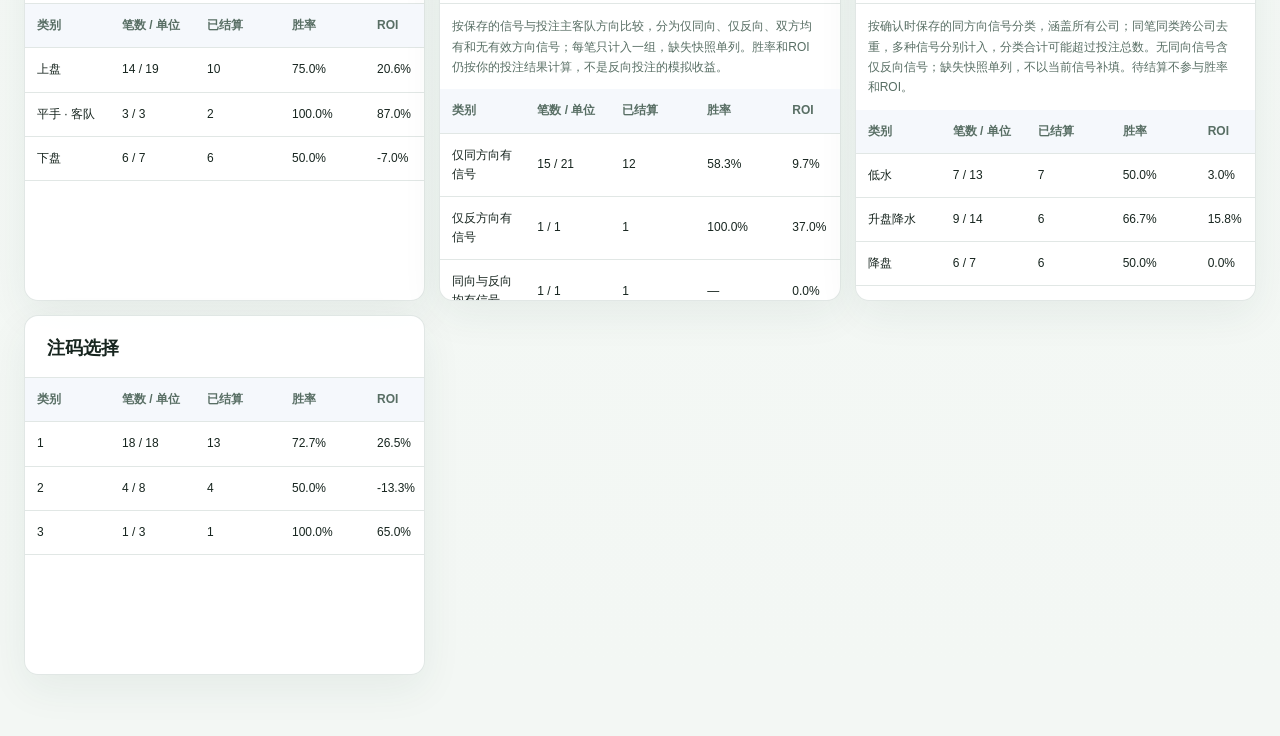
==== commit 2137690f: "Update read-only paper betting statistics" ====
--- a/paper-bets/index.html
+++ b/paper-bets/index.html
@@ -1,6 +1,6 @@
 <!doctype html>
 <html lang="zh-CN">
-<head><meta charset="utf-8"><meta name="viewport" content="width=device-width,initial-scale=1"><title>模拟投注 · 统计与习惯</title><link rel="stylesheet" href="./styles.css?v=27"></head>
+<head><meta charset="utf-8"><meta name="viewport" content="width=device-width,initial-scale=1"><title>模拟投注 · 统计与习惯</title><link rel="stylesheet" href="./styles.css?v=28"></head>
 <body><main class="shell paper-stats">
   <div class="board-head"><div><p class="board-kicker">PAPER BETTING · READ-ONLY SNAPSHOT</p><h1>模拟投注统计</h1><p>模拟投注公开快照，不涉及真实资金；仅展示最近一次本地同步的数据。</p></div><a href="https://github.com/smmufan-boop/WorldCup/tree/main/paper-bets">GitHub 仓库</a></div>
   <form id="paperStatsFilters" class="toolbar"><button type="button" id="paperStatsPrev">前一日</button><label>赛日起 <input type="date" name="from"></label><label>至 <input type="date" name="to"></label><button type="button" id="paperStatsNext">后一日</button><button class="paper-action">查询 / 刷新</button><button type="button" id="paperStatsToday">今日赛日</button><button type="button" id="paperStatsAll">全部日期</button><span>北京时间12点切日，中午前属于前一赛日</span></form>
@@ -12,4 +12,4 @@
   <p class="paper-rules">胜率按笔计算：（全赢＋赢半）÷（全赢＋赢半＋输半＋全输），走盘不计。ROI＝已结算净收益÷已结算投入（含走盘）；待结算不参与。仅最新盘口，同盘口赔率优先澳彩 → 皇家 → Bet365；记录方向以所选队伍为准：负数让球、正数受让、0平手。让球按90分钟含补时结算；平手盘按主队/客队选择，打平走盘退回本金。历史版本已确认的投注保留原盘口和赔率，不受此后变盘影响。</p>
   <section class="board"><div class="board-head"><h2>投注记录</h2><span id="paperRecordCount"></span></div><div class="paper-table-wrap"><table class="paper-table"><thead><tr><th>比赛时间（北京时间）</th><th>锁定盘口 / 方向</th><th>投入</th><th>比分 / 结果</th><th>净收益</th></tr></thead><tbody id="paperStatsRecords"></tbody></table></div><nav id="paperStatsPager" class="pagination"></nav></section>
   <h2>投注习惯（全部记录）</h2><p class="paper-rules">基于全部历史投注分类，不受上方日期筛选影响。按确认时的联赛、方向（上下盘或平手主客队）、注码、距开赛时间及信号/万象方向关联统计；关联不代表你实际采用了该依据。原始信号快照与备注未上传，在线页面只读。</p><div id="paperStatsHabits" class="paper-habits"></div>
-</main><script src="./paper-site-data.js?v=2" defer></script><script src="./paper-stats.js?v=13" defer></script></body></html>
+</main><script src="./paper-site-data.js?v=2" defer></script><script src="./paper-stats.js?v=14" defer></script></body></html>
--- a/paper-bets/styles.css
+++ b/paper-bets/styles.css
@@ -1530,6 +1530,11 @@
 .paper-table th,.paper-table td { padding:12px; text-align:left; border-bottom:1px solid var(--line); line-height:1.6; overflow-wrap:anywhere; }
 .paper-table th { background:#f5f8fc; color:var(--muted); white-space:nowrap; }
 .paper-table td { min-width:85px; }
+.paper-match-teams { display:flex; align-items:center; flex-wrap:wrap; gap:6px 10px; margin:5px 0; }
+.paper-team { display:inline-flex; align-items:center; gap:6px; min-width:0; }
+.paper-team-badge { width:24px; height:24px; flex:none; object-fit:contain; border-radius:4px; background:#fff; }
+.paper-team-badge[hidden] { display:none; }
+.paper-match-vs { color:var(--muted); font-size:11px; }
 .paper-profit { color:#086044; font-weight:700; }
 .paper-loss { color:var(--red); font-weight:700; }
 .paper-habits { display:grid; grid-template-columns:repeat(auto-fit,minmax(320px,1fr)); gap:14px; }
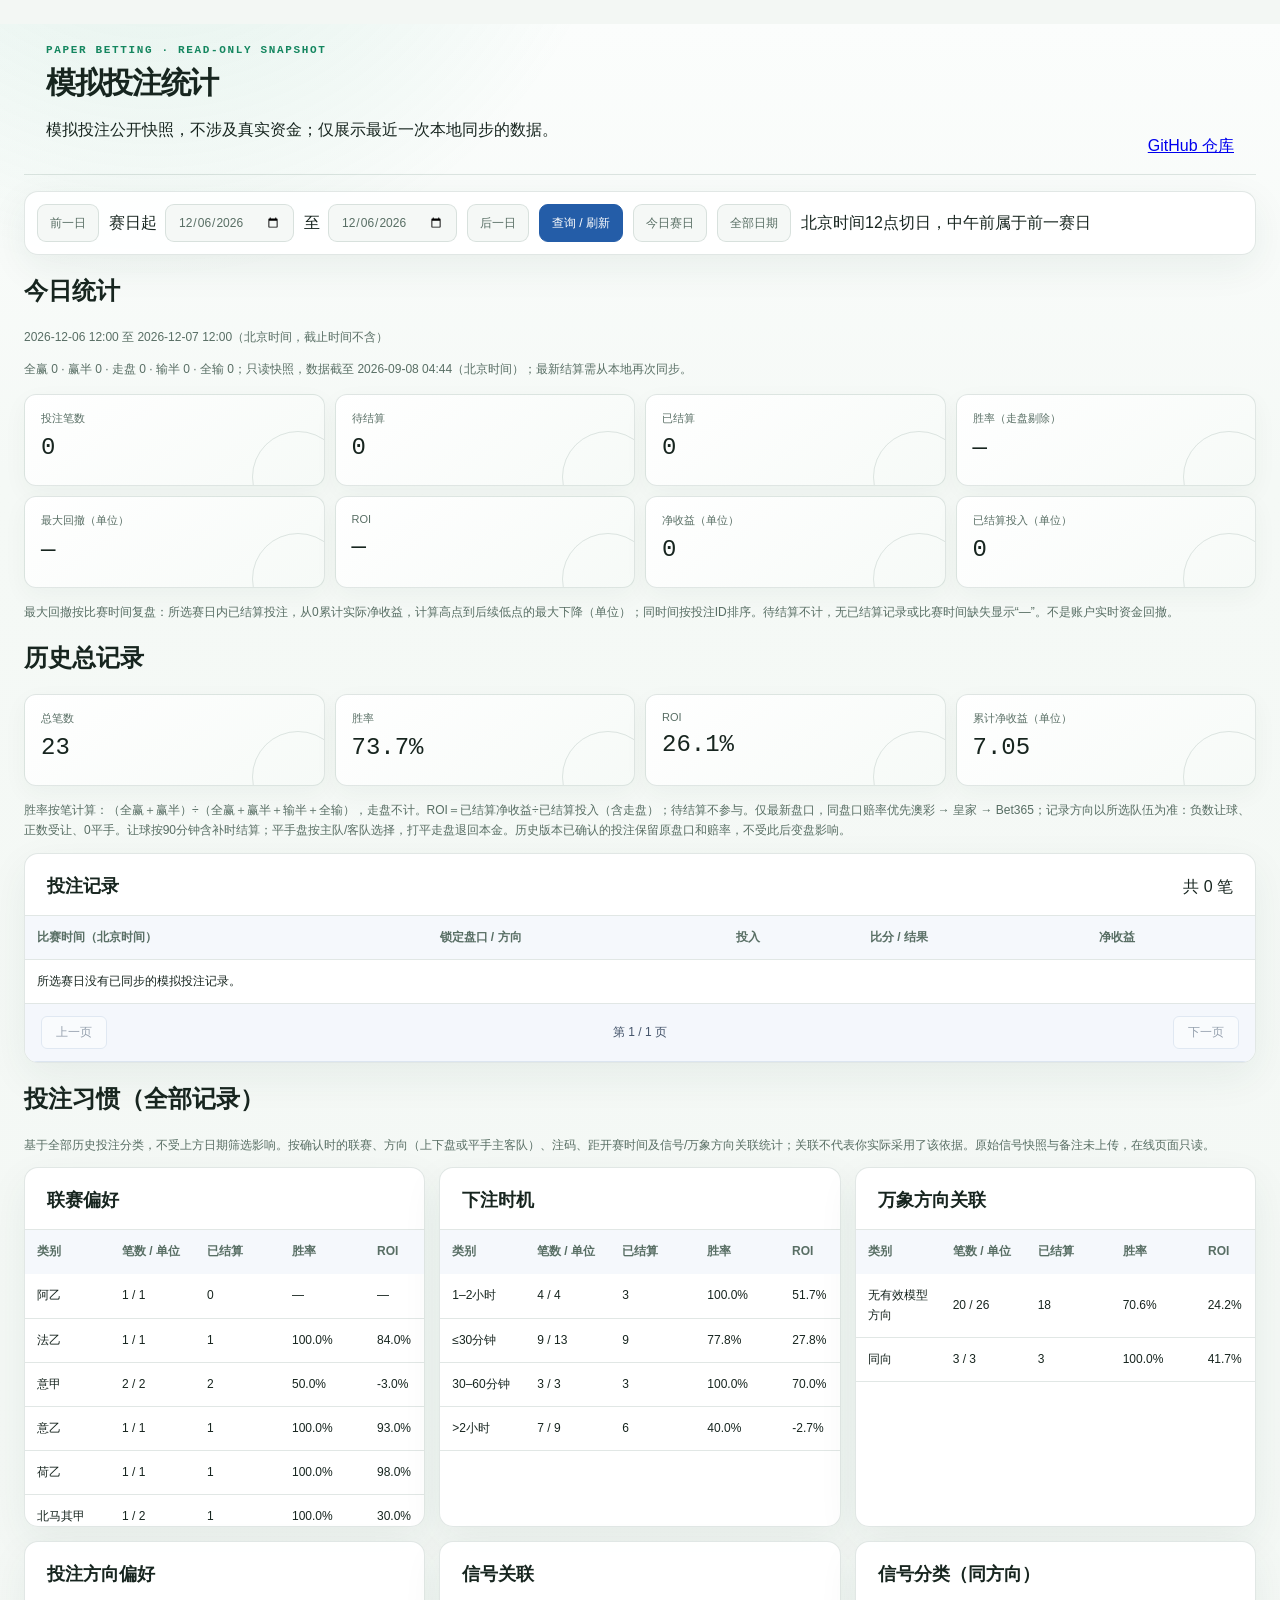
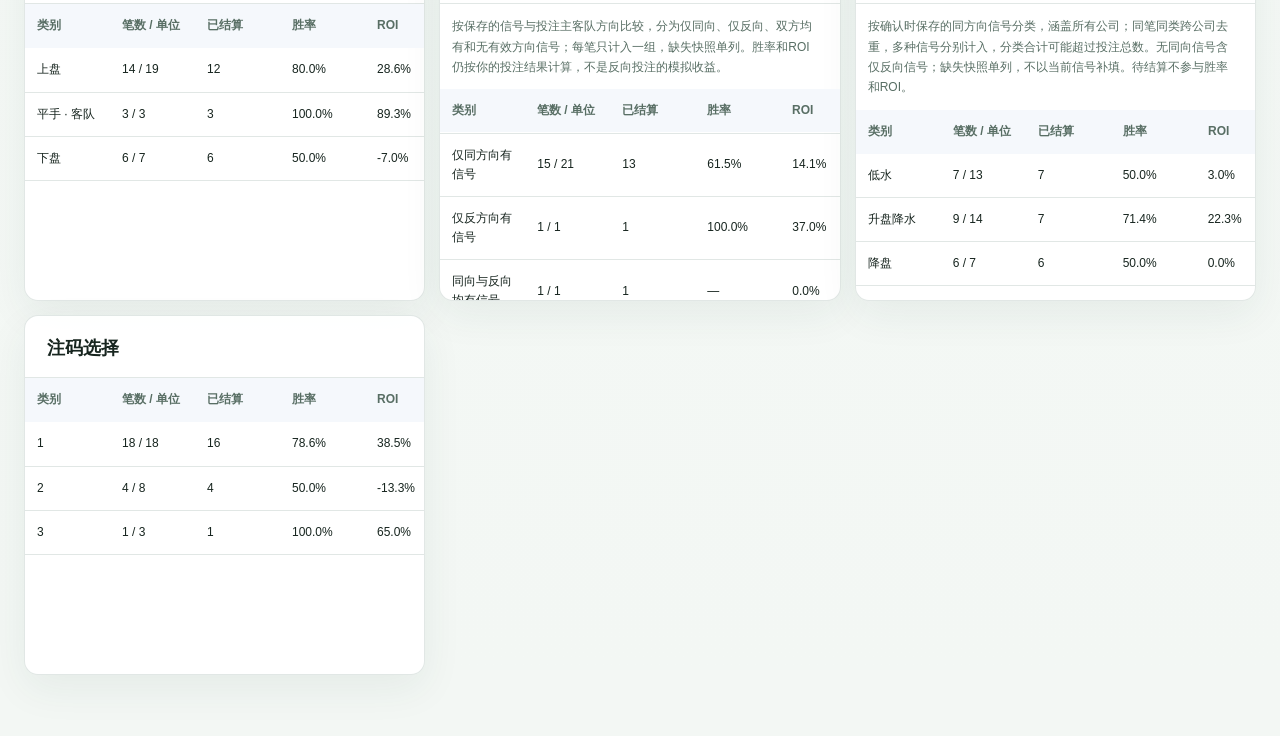
==== commit 784085cb: "Clarify settled stake unit label" ====
--- a/paper-bets/index.html
+++ b/paper-bets/index.html
@@ -12,4 +12,4 @@
   <p class="paper-rules">胜率按笔计算：（全赢＋赢半）÷（全赢＋赢半＋输半＋全输），走盘不计。ROI＝已结算净收益÷已结算投入（含走盘）；待结算不参与。仅最新盘口，同盘口赔率优先澳彩 → 皇家 → Bet365；记录方向以所选队伍为准：负数让球、正数受让、0平手。让球按90分钟含补时结算；平手盘按主队/客队选择，打平走盘退回本金。历史版本已确认的投注保留原盘口和赔率，不受此后变盘影响。</p>
   <section class="board"><div class="board-head"><h2>投注记录</h2><span id="paperRecordCount"></span></div><div class="paper-table-wrap"><table class="paper-table"><thead><tr><th>比赛时间（北京时间）</th><th>锁定盘口 / 方向</th><th>投入</th><th>比分 / 结果</th><th>净收益</th></tr></thead><tbody id="paperStatsRecords"></tbody></table></div><nav id="paperStatsPager" class="pagination"></nav></section>
   <h2>投注习惯（全部记录）</h2><p class="paper-rules">基于全部历史投注分类，不受上方日期筛选影响。按确认时的联赛、方向（上下盘或平手主客队）、注码、距开赛时间及信号/万象方向关联统计；关联不代表你实际采用了该依据。原始信号快照与备注未上传，在线页面只读。</p><div id="paperStatsHabits" class="paper-habits"></div>
-</main><script src="./paper-site-data.js?v=2" defer></script><script src="./paper-stats.js?v=14" defer></script></body></html>
+</main><script src="./paper-site-data.js?v=2" defer></script><script src="./paper-stats.js?v=15" defer></script></body></html>
--- a/paper-bets/styles.css
+++ b/paper-bets/styles.css
@@ -767,6 +767,10 @@
 }
 
 .team {
+  display: flex;
+  align-items: center;
+  gap: 6px;
+  min-width: 0;
   overflow: hidden;
   text-overflow: ellipsis;
   white-space: nowrap;
@@ -776,7 +780,12 @@
 
 .team.away {
   text-align: right;
-}
+  justify-content: flex-end;
+}
+
+.team-name { min-width:0; overflow:hidden; text-overflow:ellipsis; white-space:nowrap; }
+.board-team-badge { width:24px; height:24px; flex:none; object-fit:contain; border-radius:4px; background:#fff; }
+.board-team-badge[hidden] { display:none; }
 
 .score {
   min-width: 46px;
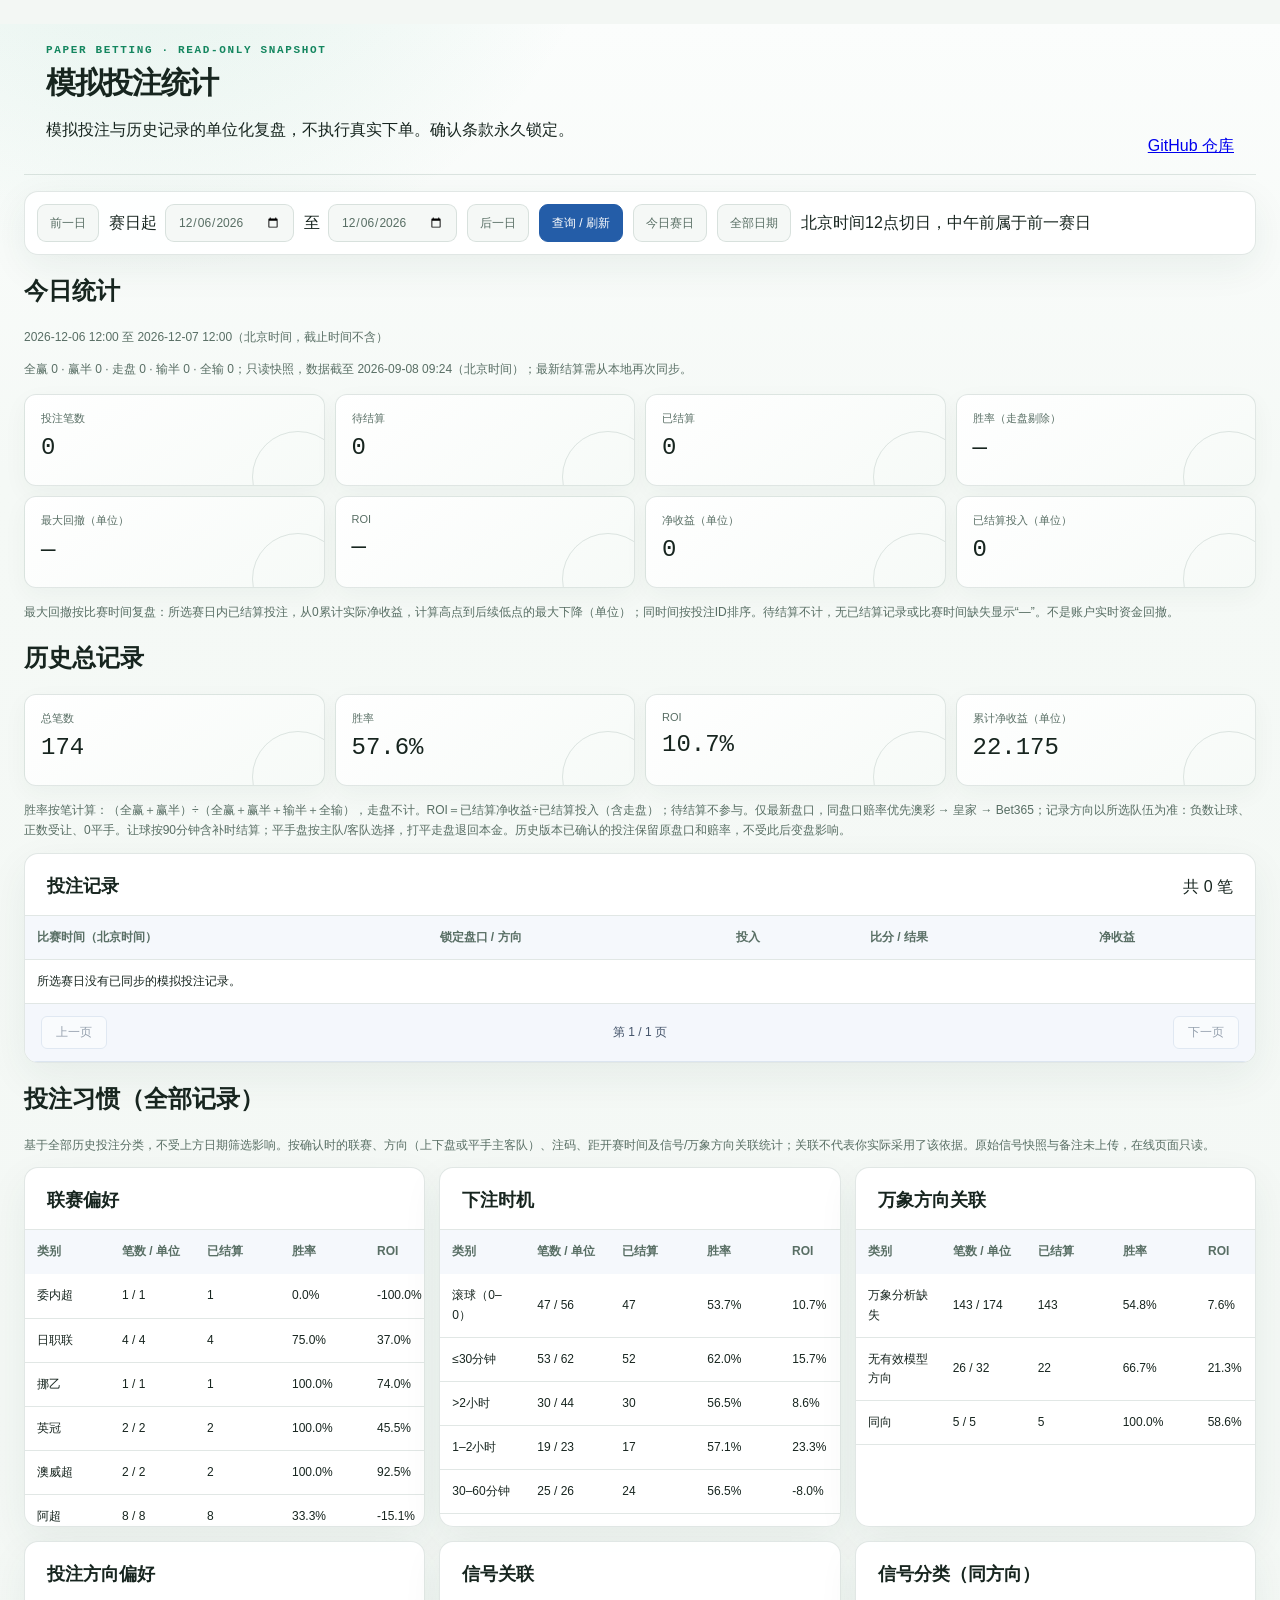
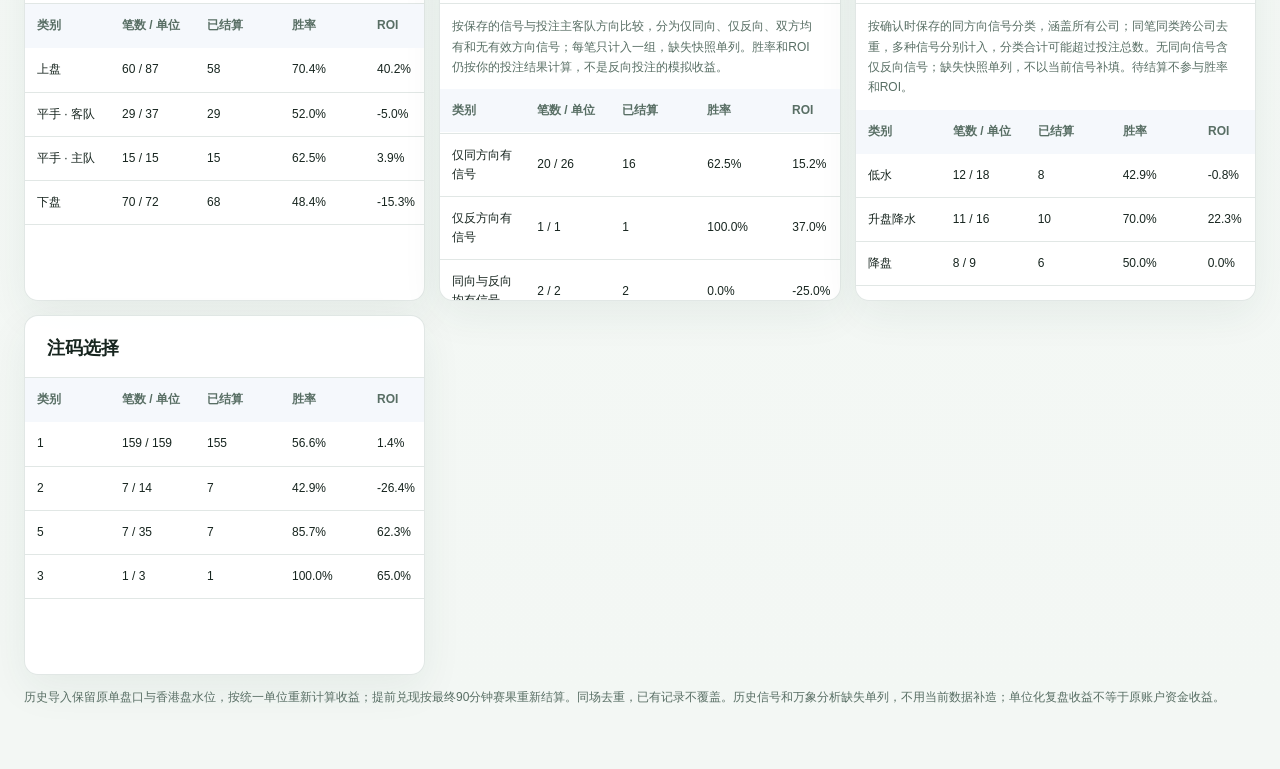
==== commit d17db777: "Update read-only paper betting statistics" ====
--- a/paper-bets/index.html
+++ b/paper-bets/index.html
@@ -2,7 +2,7 @@
 <html lang="zh-CN">
 <head><meta charset="utf-8"><meta name="viewport" content="width=device-width,initial-scale=1"><title>模拟投注 · 统计与习惯</title><link rel="stylesheet" href="./styles.css?v=28"></head>
 <body><main class="shell paper-stats">
-  <div class="board-head"><div><p class="board-kicker">PAPER BETTING · READ-ONLY SNAPSHOT</p><h1>模拟投注统计</h1><p>模拟投注公开快照，不涉及真实资金；仅展示最近一次本地同步的数据。</p></div><a href="https://github.com/smmufan-boop/WorldCup/tree/main/paper-bets">GitHub 仓库</a></div>
+  <div class="board-head"><div><p class="board-kicker">PAPER BETTING · READ-ONLY SNAPSHOT</p><h1>模拟投注统计</h1><p>模拟投注与历史记录的单位化复盘，不执行真实下单。确认条款永久锁定。</p></div><a href="https://github.com/smmufan-boop/WorldCup/tree/main/paper-bets">GitHub 仓库</a></div>
   <form id="paperStatsFilters" class="toolbar"><button type="button" id="paperStatsPrev">前一日</button><label>赛日起 <input type="date" name="from"></label><label>至 <input type="date" name="to"></label><button type="button" id="paperStatsNext">后一日</button><button class="paper-action">查询 / 刷新</button><button type="button" id="paperStatsToday">今日赛日</button><button type="button" id="paperStatsAll">全部日期</button><span>北京时间12点切日，中午前属于前一赛日</span></form>
   
   <h2 id="paperStatsPeriodTitle">今日统计</h2><p id="paperStatsPeriod" class="paper-rules"></p>
@@ -12,4 +12,5 @@
   <p class="paper-rules">胜率按笔计算：（全赢＋赢半）÷（全赢＋赢半＋输半＋全输），走盘不计。ROI＝已结算净收益÷已结算投入（含走盘）；待结算不参与。仅最新盘口，同盘口赔率优先澳彩 → 皇家 → Bet365；记录方向以所选队伍为准：负数让球、正数受让、0平手。让球按90分钟含补时结算；平手盘按主队/客队选择，打平走盘退回本金。历史版本已确认的投注保留原盘口和赔率，不受此后变盘影响。</p>
   <section class="board"><div class="board-head"><h2>投注记录</h2><span id="paperRecordCount"></span></div><div class="paper-table-wrap"><table class="paper-table"><thead><tr><th>比赛时间（北京时间）</th><th>锁定盘口 / 方向</th><th>投入</th><th>比分 / 结果</th><th>净收益</th></tr></thead><tbody id="paperStatsRecords"></tbody></table></div><nav id="paperStatsPager" class="pagination"></nav></section>
   <h2>投注习惯（全部记录）</h2><p class="paper-rules">基于全部历史投注分类，不受上方日期筛选影响。按确认时的联赛、方向（上下盘或平手主客队）、注码、距开赛时间及信号/万象方向关联统计；关联不代表你实际采用了该依据。原始信号快照与备注未上传，在线页面只读。</p><div id="paperStatsHabits" class="paper-habits"></div>
-</main><script src="./paper-site-data.js?v=2" defer></script><script src="./paper-stats.js?v=15" defer></script></body></html>
+  <p class="paper-rules">历史导入保留原单盘口与香港盘水位，按统一单位重新计算收益；提前兑现按最终90分钟赛果重新结算。同场去重，已有记录不覆盖。历史信号和万象分析缺失单列，不用当前数据补造；单位化复盘收益不等于原账户资金收益。</p>
+</main><script src="./paper-site-data.js?v=2" defer></script><script src="./paper-stats.js?v=16" defer></script></body></html>
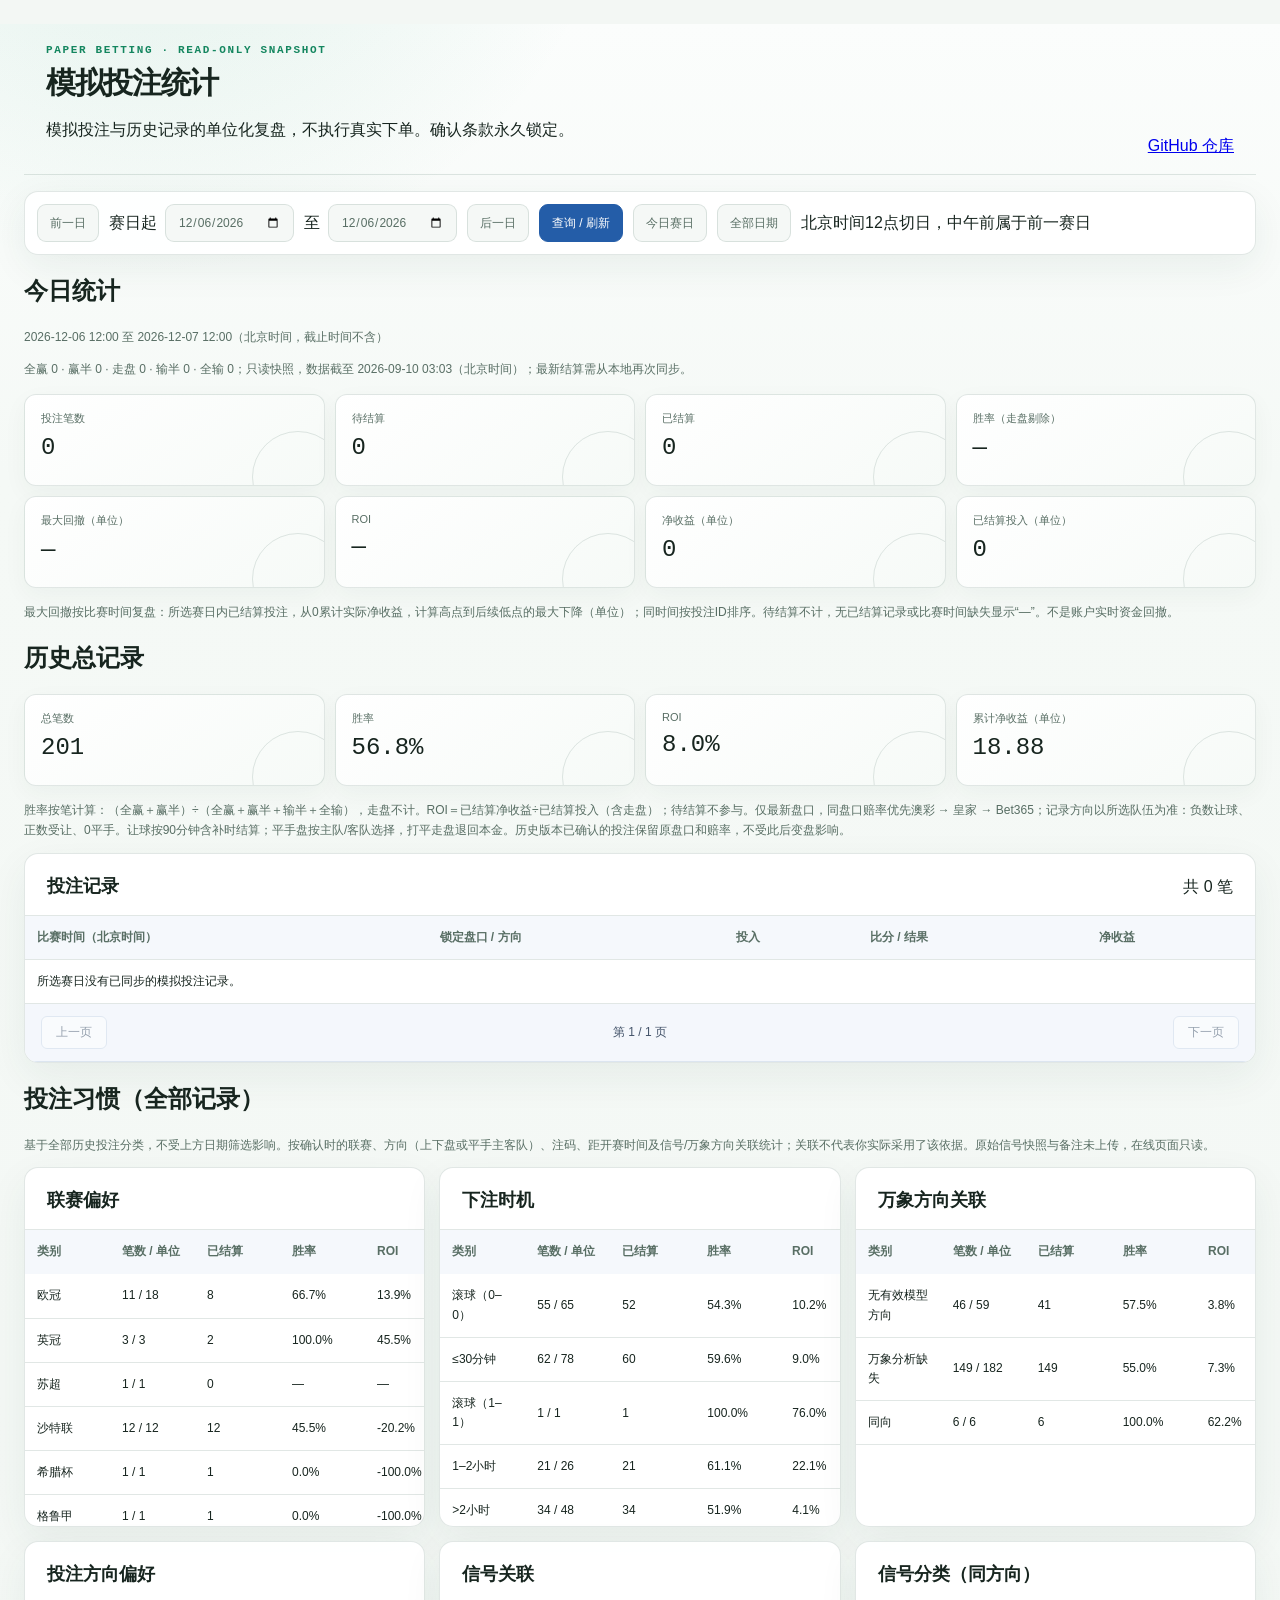
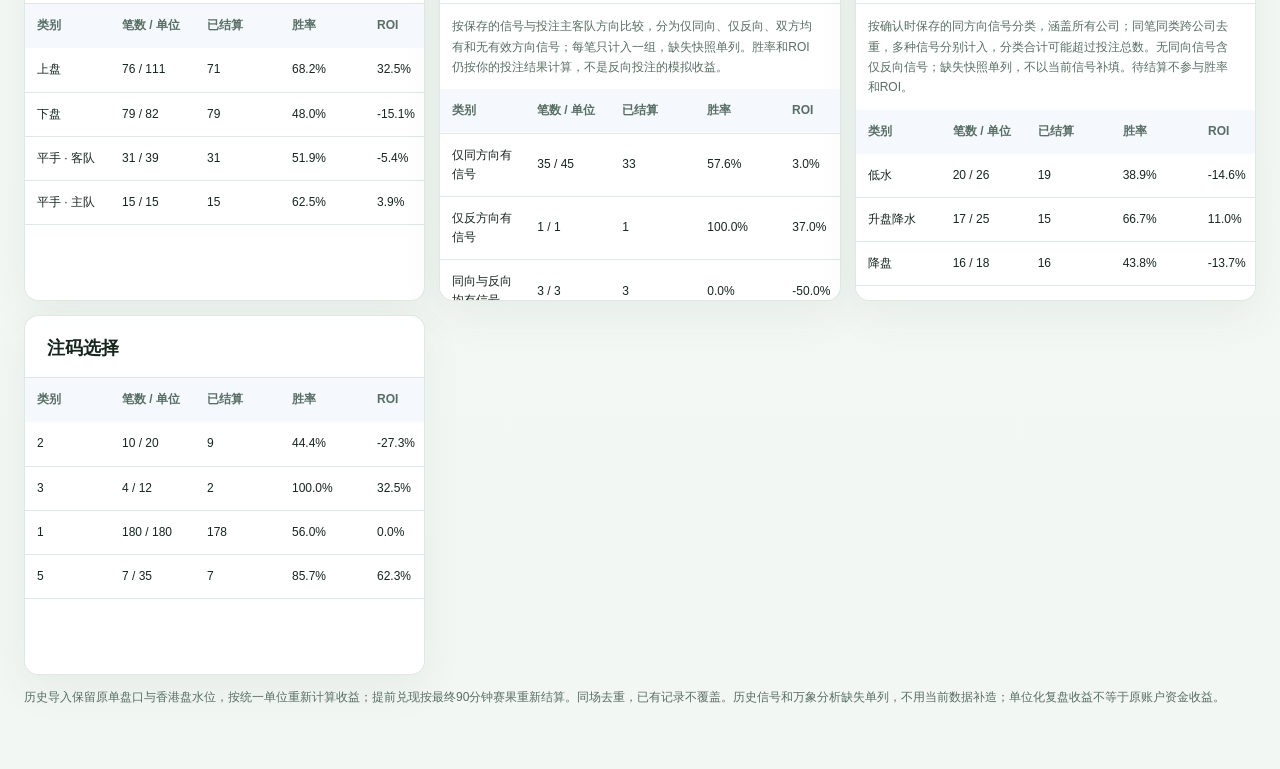
==== commit cd6d063b: "Update read-only paper betting statistics" ====
--- a/paper-bets/index.html
+++ b/paper-bets/index.html
@@ -13,4 +13,4 @@
   <section class="board"><div class="board-head"><h2>投注记录</h2><span id="paperRecordCount"></span></div><div class="paper-table-wrap"><table class="paper-table"><thead><tr><th>比赛时间（北京时间）</th><th>锁定盘口 / 方向</th><th>投入</th><th>比分 / 结果</th><th>净收益</th></tr></thead><tbody id="paperStatsRecords"></tbody></table></div><nav id="paperStatsPager" class="pagination"></nav></section>
   <h2>投注习惯（全部记录）</h2><p class="paper-rules">基于全部历史投注分类，不受上方日期筛选影响。按确认时的联赛、方向（上下盘或平手主客队）、注码、距开赛时间及信号/万象方向关联统计；关联不代表你实际采用了该依据。原始信号快照与备注未上传，在线页面只读。</p><div id="paperStatsHabits" class="paper-habits"></div>
   <p class="paper-rules">历史导入保留原单盘口与香港盘水位，按统一单位重新计算收益；提前兑现按最终90分钟赛果重新结算。同场去重，已有记录不覆盖。历史信号和万象分析缺失单列，不用当前数据补造；单位化复盘收益不等于原账户资金收益。</p>
-</main><script src="./paper-site-data.js?v=2" defer></script><script src="./paper-stats.js?v=16" defer></script></body></html>
+</main><script src="./paper-site-data.js?v=2" defer></script><script src="./paper-stats.js?v=17" defer></script></body></html>
--- a/paper-bets/styles.css
+++ b/paper-bets/styles.css
@@ -522,6 +522,11 @@
   color: var(--text);
   font-size: 11px;
 }
+
+.analysis-run-button { margin-left: auto; padding: 5px 10px; border: 1px solid #abc1d4; border-radius: 6px; background: #f5faff; color: #245579; font-size: 11px; cursor: pointer; }
+.analysis-run-button:hover:not(:disabled) { background: #e7f2fb; }
+.analysis-run-button:disabled { opacity: .55; cursor: not-allowed; }
+.analysis-title > small { flex-basis: 100%; color: var(--muted); }
 
 .analysis-stage {
   padding: 2px 6px;
@@ -1555,3 +1560,19 @@
 .paper-habit-scroll .paper-rules { margin:12px; }
 .paper-habit-scroll .paper-table th { position:sticky; top:0; z-index:1; }
 @media(max-width:520px) { .paper-box {margin:0 12px 12px;} .paper-habits {grid-template-columns:1fr;} .paper-box label {width:100%;} .paper-box select {flex:1;max-width:none;} }
+/* Shared Wanxiang production + frozen AH candidate: secondary, not a signal. */
+.parallel-analysis { margin-top: 12px; padding: 12px; border: 1px solid #cbd5e1; border-radius: 8px; background: #f8fafc; color: #334155; }
+.parallel-heading { display: flex; align-items: center; flex-wrap: wrap; gap: 8px 16px; font-size: 12px; }
+.parallel-heading > span { padding: 3px 8px; border-radius: 5px; background: #e2e8f0; }
+.parallel-gates { display: flex; flex-wrap: wrap; gap: 6px; margin: 8px 0; }
+.parallel-note, .parallel-legacy { color: #64748b; font-size: 12px; }
+.reference-analysis { margin-top: 10px; padding: 12px; border: 1px solid #d4dbe6; border-radius: 8px; background: #f8fafc; color: #334155; }
+.reference-heading { display: flex; align-items: center; flex-wrap: wrap; gap: 10px; margin-bottom: 8px; }
+.reference-heading > span, .analysis-stage.reference { background: #fff3d8; color: #805511; border-color: #ebd29b; }
+.reference-heading > span { padding: 3px 7px; border-radius: 5px; font-size: 12px; }
+.reference-analysis details { margin-top: 8px; font-size: 12px; }
+.reference-analysis summary { cursor: pointer; color: #475569; }
+.reference-table-scroll { overflow-x: auto; margin-top: 8px; }
+.reference-table { width: 100%; border-collapse: collapse; white-space: nowrap; font-size: 12px; }
+.reference-table th, .reference-table td { padding: 6px 8px; border-bottom: 1px solid #e2e8f0; text-align: right; }
+.reference-table th:first-child { text-align: left; }
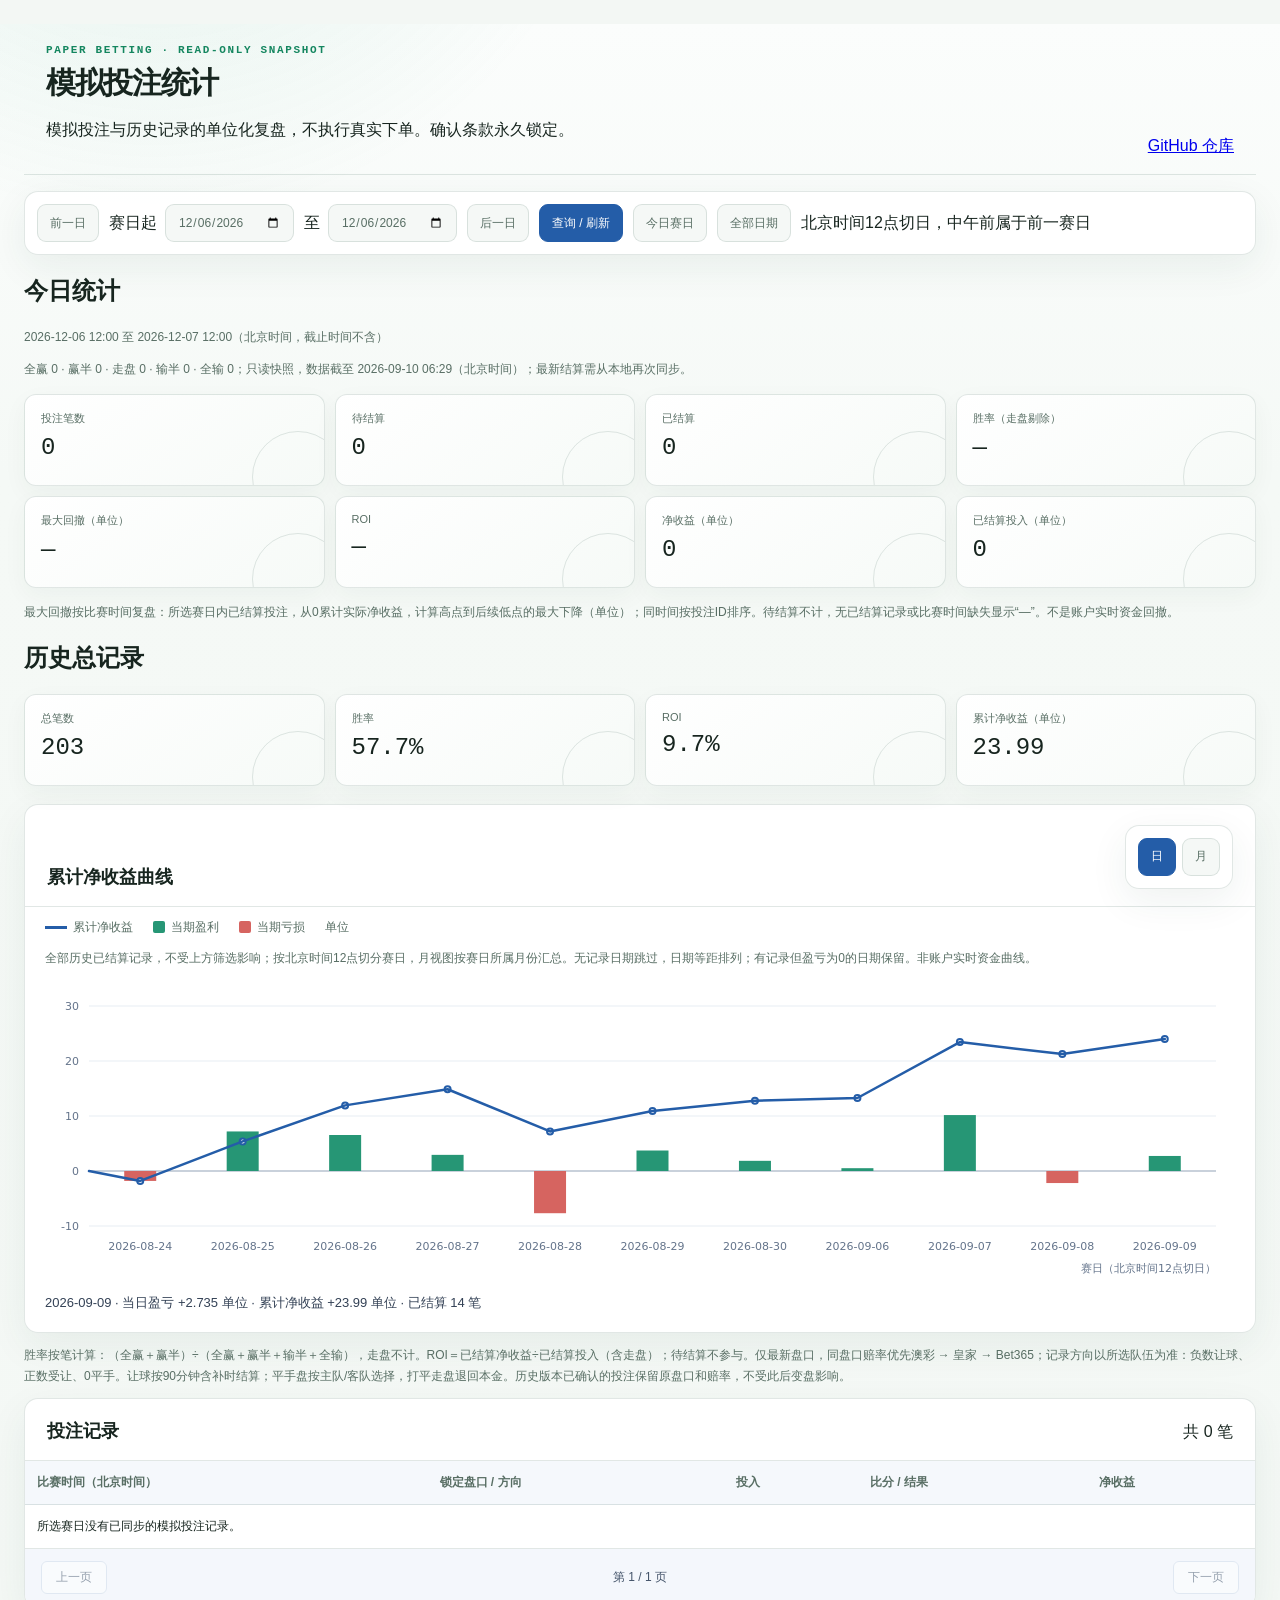
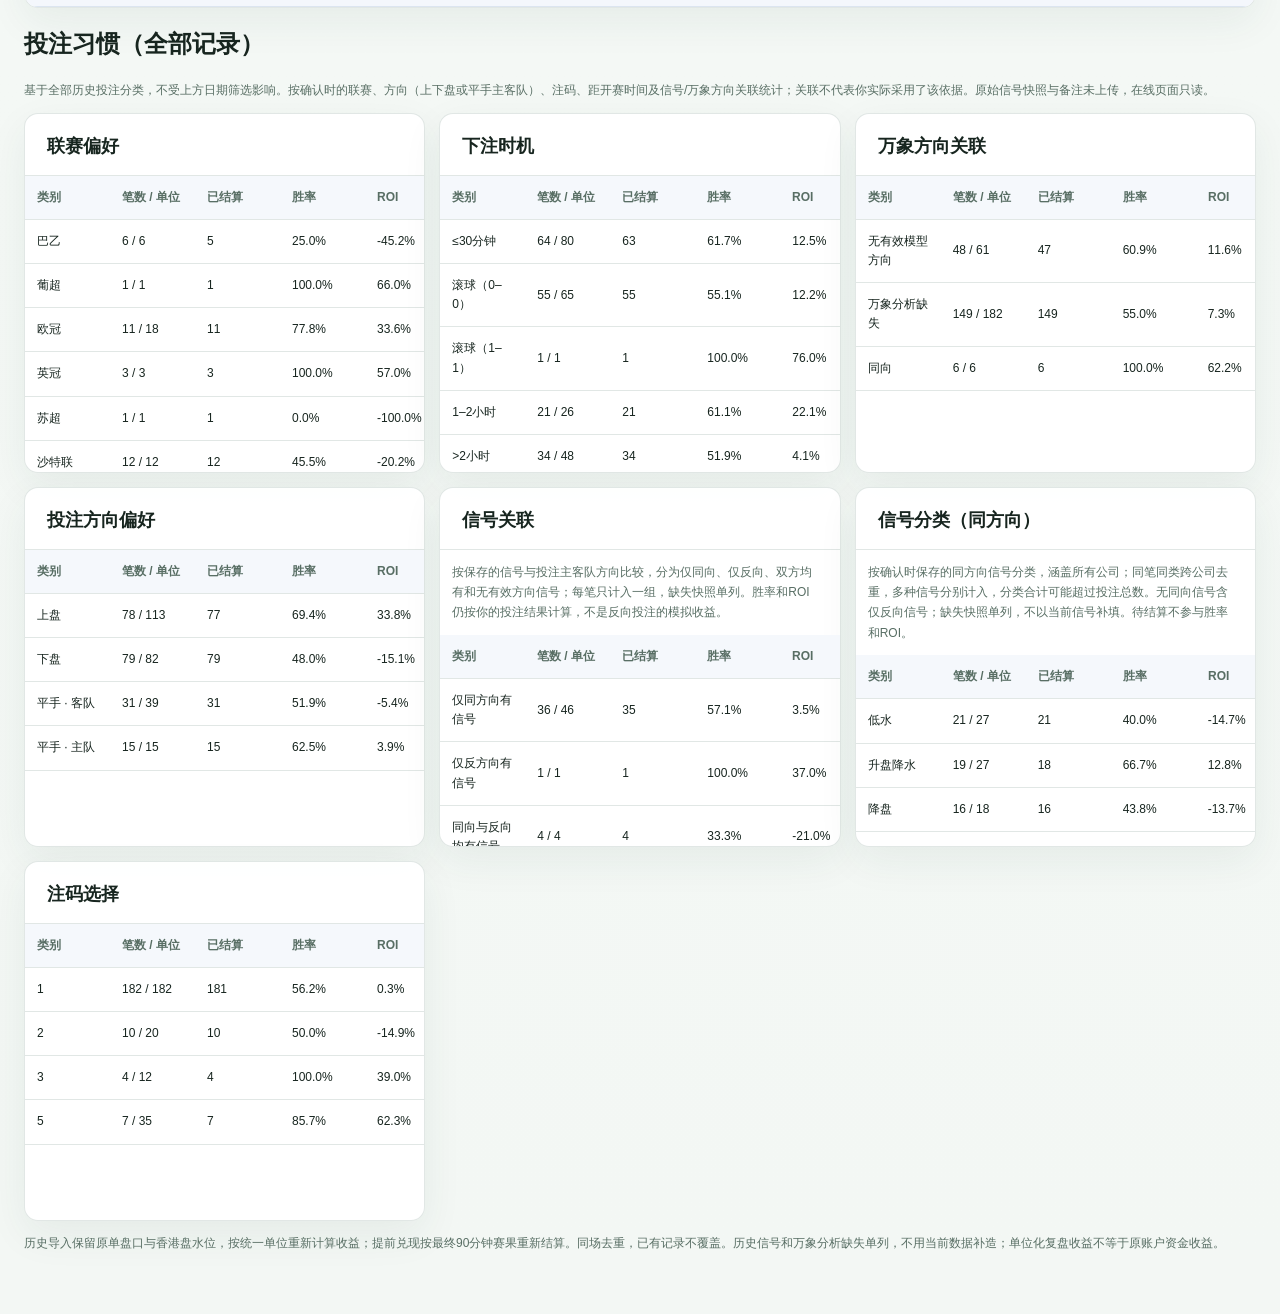
==== commit 320cd11c: "Update read-only paper betting statistics" ====
--- a/paper-bets/index.html
+++ b/paper-bets/index.html
@@ -1,6 +1,6 @@
 <!doctype html>
 <html lang="zh-CN">
-<head><meta charset="utf-8"><meta name="viewport" content="width=device-width,initial-scale=1"><title>模拟投注 · 统计与习惯</title><link rel="stylesheet" href="./styles.css?v=28"></head>
+<head><meta charset="utf-8"><meta name="viewport" content="width=device-width,initial-scale=1"><title>模拟投注 · 统计与习惯</title><link rel="stylesheet" href="./styles.css?v=29"></head>
 <body><main class="shell paper-stats">
   <div class="board-head"><div><p class="board-kicker">PAPER BETTING · READ-ONLY SNAPSHOT</p><h1>模拟投注统计</h1><p>模拟投注与历史记录的单位化复盘，不执行真实下单。确认条款永久锁定。</p></div><a href="https://github.com/smmufan-boop/WorldCup/tree/main/paper-bets">GitHub 仓库</a></div>
   <form id="paperStatsFilters" class="toolbar"><button type="button" id="paperStatsPrev">前一日</button><label>赛日起 <input type="date" name="from"></label><label>至 <input type="date" name="to"></label><button type="button" id="paperStatsNext">后一日</button><button class="paper-action">查询 / 刷新</button><button type="button" id="paperStatsToday">今日赛日</button><button type="button" id="paperStatsAll">全部日期</button><span>北京时间12点切日，中午前属于前一赛日</span></form>
@@ -9,8 +9,15 @@
   <p id="paperStatsMessage" role="status">正在读取…</p><section id="paperStatsSummary" class="metric-grid"></section>
   <p class="paper-rules">最大回撤按比赛时间复盘：所选赛日内已结算投注，从0累计实际净收益，计算高点到后续低点的最大下降（单位）；同时间按投注ID排序。待结算不计，无已结算记录或比赛时间缺失显示“—”。不是账户实时资金回撤。</p>
   <h2>历史总记录</h2><section id="paperStatsAllTime" class="metric-grid"></section>
+  <section id="paperProfitChart" class="board paper-profit-chart" aria-label="累计净收益曲线与各期盈亏">
+    <div class="board-head"><h3>累计净收益曲线</h3><div class="toolbar paper-chart-controls" role="group" aria-label="收益图日期粒度"><button type="button" data-profit-period="day" aria-pressed="true">日</button><button type="button" data-profit-period="month" aria-pressed="false">月</button></div></div>
+    <div class="paper-chart-legend"><span class="paper-legend-line">累计净收益</span><span class="paper-legend-gain">当期盈利</span><span class="paper-legend-loss">当期亏损</span><span>单位</span></div>
+    <p class="paper-rules">全部历史已结算记录，不受上方筛选影响；按北京时间12点切分赛日，月视图按赛日所属月份汇总。无记录日期跳过，日期等距排列；有记录但盈亏为0的日期保留。非账户实时资金曲线。</p>
+    <div id="paperProfitPlot" class="paper-profit-plot" tabindex="0" role="region" aria-label="收益图，可左右滚动">正在读取收益记录…</div>
+    <p id="paperProfitDetail" class="paper-profit-detail" role="status" aria-live="polite"></p>
+  </section>
   <p class="paper-rules">胜率按笔计算：（全赢＋赢半）÷（全赢＋赢半＋输半＋全输），走盘不计。ROI＝已结算净收益÷已结算投入（含走盘）；待结算不参与。仅最新盘口，同盘口赔率优先澳彩 → 皇家 → Bet365；记录方向以所选队伍为准：负数让球、正数受让、0平手。让球按90分钟含补时结算；平手盘按主队/客队选择，打平走盘退回本金。历史版本已确认的投注保留原盘口和赔率，不受此后变盘影响。</p>
   <section class="board"><div class="board-head"><h2>投注记录</h2><span id="paperRecordCount"></span></div><div class="paper-table-wrap"><table class="paper-table"><thead><tr><th>比赛时间（北京时间）</th><th>锁定盘口 / 方向</th><th>投入</th><th>比分 / 结果</th><th>净收益</th></tr></thead><tbody id="paperStatsRecords"></tbody></table></div><nav id="paperStatsPager" class="pagination"></nav></section>
   <h2>投注习惯（全部记录）</h2><p class="paper-rules">基于全部历史投注分类，不受上方日期筛选影响。按确认时的联赛、方向（上下盘或平手主客队）、注码、距开赛时间及信号/万象方向关联统计；关联不代表你实际采用了该依据。原始信号快照与备注未上传，在线页面只读。</p><div id="paperStatsHabits" class="paper-habits"></div>
   <p class="paper-rules">历史导入保留原单盘口与香港盘水位，按统一单位重新计算收益；提前兑现按最终90分钟赛果重新结算。同场去重，已有记录不覆盖。历史信号和万象分析缺失单列，不用当前数据补造；单位化复盘收益不等于原账户资金收益。</p>
-</main><script src="./paper-site-data.js?v=2" defer></script><script src="./paper-stats.js?v=17" defer></script></body></html>
+</main><script src="./paper-site-data.js?v=3" defer></script><script src="./paper-profit-chart.js?v=2" defer></script><script src="./paper-stats.js?v=18" defer></script></body></html>
--- a/paper-bets/styles.css
+++ b/paper-bets/styles.css
@@ -1551,6 +1551,33 @@
 .paper-match-vs { color:var(--muted); font-size:11px; }
 .paper-profit { color:#086044; font-weight:700; }
 .paper-loss { color:var(--red); font-weight:700; }
+.paper-profit-chart { margin-top:18px; min-width:0; }
+.paper-profit-chart h3 { margin:0; font-size:18px; }
+.paper-stats .paper-chart-controls { margin:0; gap:6px; }
+.paper-stats .paper-chart-controls button[aria-pressed="true"] { background:#245da8; border-color:#245da8; color:#fff; }
+.paper-chart-legend { display:flex; align-items:center; flex-wrap:wrap; gap:12px 20px; margin:12px 20px; color:var(--muted); font-size:12px; }
+.paper-profit-chart > .paper-rules { margin:12px 20px; }
+.paper-chart-legend span { display:inline-flex; align-items:center; gap:6px; }
+.paper-legend-line::before { content:""; width:22px; height:3px; background:#245da8; }
+.paper-legend-gain::before,.paper-legend-loss::before { content:""; width:12px; height:12px; border-radius:2px; background:#269675; }
+.paper-legend-loss::before { background:#d66460; }
+.paper-profit-plot { overflow-x:auto; min-width:0; overscroll-behavior-x:contain; scrollbar-gutter:stable; }
+.paper-profit-plot svg { display:block; width:100%; height:300px; }
+.paper-profit-plot text { fill:#64748b; font:11px system-ui,sans-serif; }
+.paper-chart-grid { stroke:#e7edf3; stroke-width:1; }
+.paper-chart-zero { stroke:#94a3b8; stroke-width:1.2; }
+.paper-chart-line { fill:none; stroke:#245da8; stroke-width:2.5; stroke-linecap:round; stroke-linejoin:round; pointer-events:none; }
+.paper-chart-dot { fill:#fff; stroke:#245da8; stroke-width:2; pointer-events:none; }
+.paper-chart-hit { fill:transparent; }
+.paper-chart-bar.gain { fill:#269675; }
+.paper-chart-bar.loss { fill:#d66460; }
+.paper-chart-bar.flat { fill:#94a3b8; }
+.paper-chart-point { cursor:crosshair; outline:none; }
+.paper-chart-point:hover .paper-chart-hit,.paper-chart-point:focus .paper-chart-hit { fill:#245da810; }
+.paper-chart-point:focus .paper-chart-hit { stroke:#245da8; stroke-dasharray:3 3; }
+.paper-profit-plot:focus-visible { outline:2px solid #245da8; outline-offset:2px; }
+.paper-profit-detail { min-height:22px; margin:12px 20px 18px; color:#334155; font-size:13px; line-height:1.7; font-variant-numeric:tabular-nums; }
+.paper-chart-empty { padding:70px 12px; color:var(--muted); text-align:center; }
 .paper-habits { display:grid; grid-template-columns:repeat(auto-fit,minmax(320px,1fr)); gap:14px; }
 .paper-habit-card { box-sizing:border-box; height:360px; min-width:0; display:flex; flex-direction:column; }
 .paper-habit-card .board-head { flex:none; }
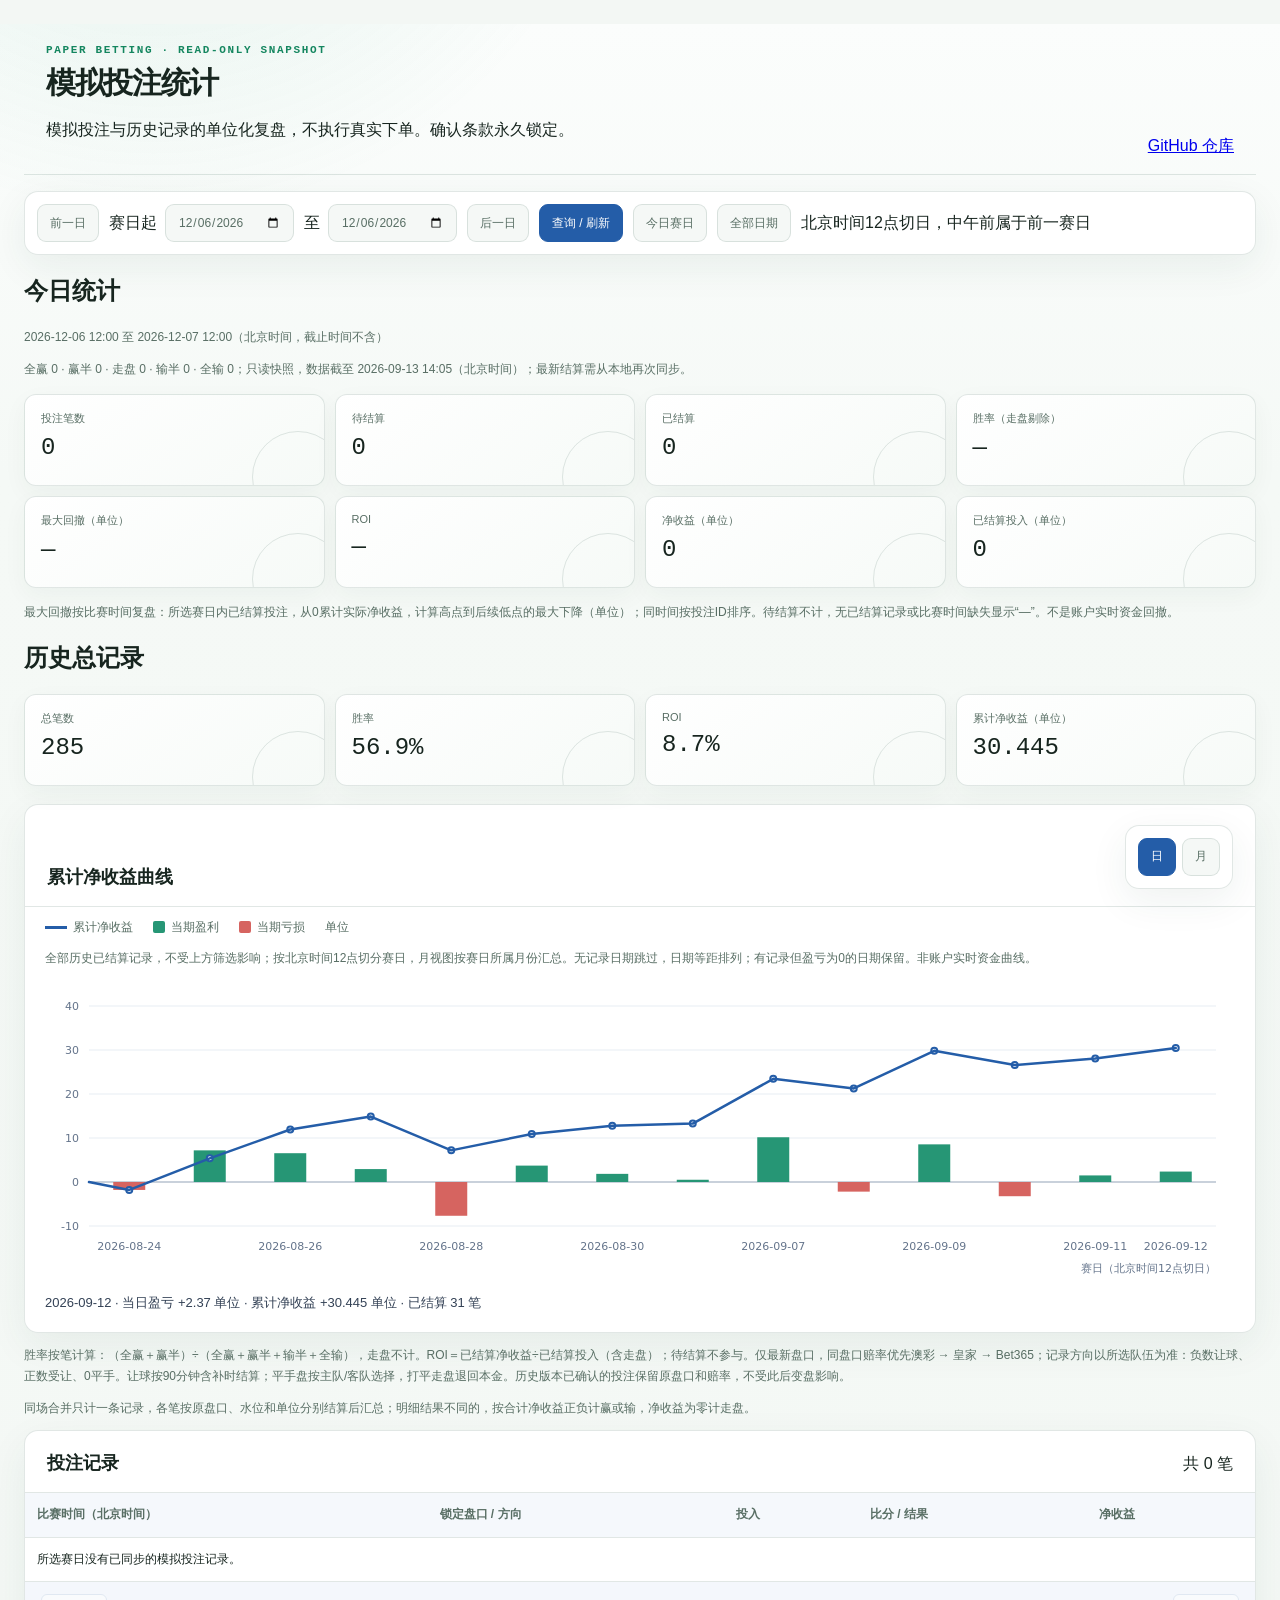
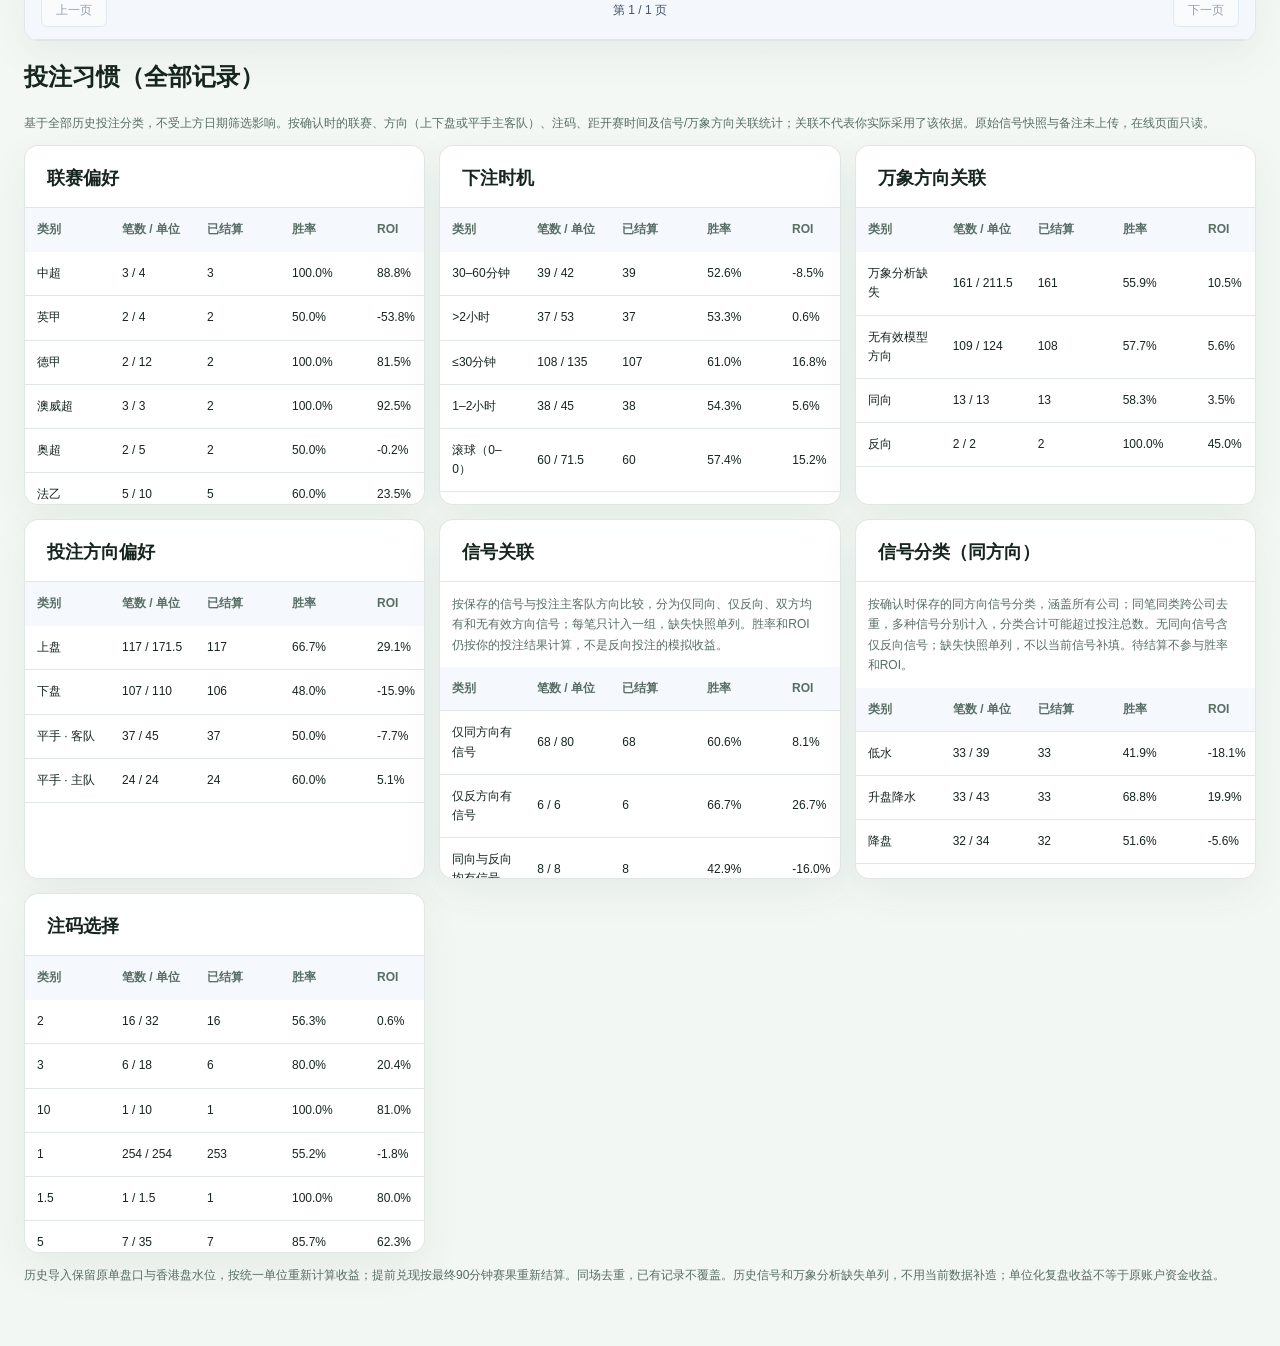
==== commit 993a5ca9: "Update read-only paper betting statistics" ====
--- a/paper-bets/index.html
+++ b/paper-bets/index.html
@@ -17,7 +17,8 @@
     <p id="paperProfitDetail" class="paper-profit-detail" role="status" aria-live="polite"></p>
   </section>
   <p class="paper-rules">胜率按笔计算：（全赢＋赢半）÷（全赢＋赢半＋输半＋全输），走盘不计。ROI＝已结算净收益÷已结算投入（含走盘）；待结算不参与。仅最新盘口，同盘口赔率优先澳彩 → 皇家 → Bet365；记录方向以所选队伍为准：负数让球、正数受让、0平手。让球按90分钟含补时结算；平手盘按主队/客队选择，打平走盘退回本金。历史版本已确认的投注保留原盘口和赔率，不受此后变盘影响。</p>
+  <p class="paper-rules">同场合并只计一条记录，各笔按原盘口、水位和单位分别结算后汇总；明细结果不同的，按合计净收益正负计赢或输，净收益为零计走盘。</p>
   <section class="board"><div class="board-head"><h2>投注记录</h2><span id="paperRecordCount"></span></div><div class="paper-table-wrap"><table class="paper-table"><thead><tr><th>比赛时间（北京时间）</th><th>锁定盘口 / 方向</th><th>投入</th><th>比分 / 结果</th><th>净收益</th></tr></thead><tbody id="paperStatsRecords"></tbody></table></div><nav id="paperStatsPager" class="pagination"></nav></section>
   <h2>投注习惯（全部记录）</h2><p class="paper-rules">基于全部历史投注分类，不受上方日期筛选影响。按确认时的联赛、方向（上下盘或平手主客队）、注码、距开赛时间及信号/万象方向关联统计；关联不代表你实际采用了该依据。原始信号快照与备注未上传，在线页面只读。</p><div id="paperStatsHabits" class="paper-habits"></div>
   <p class="paper-rules">历史导入保留原单盘口与香港盘水位，按统一单位重新计算收益；提前兑现按最终90分钟赛果重新结算。同场去重，已有记录不覆盖。历史信号和万象分析缺失单列，不用当前数据补造；单位化复盘收益不等于原账户资金收益。</p>
-</main><script src="./paper-site-data.js?v=3" defer></script><script src="./paper-profit-chart.js?v=2" defer></script><script src="./paper-stats.js?v=18" defer></script></body></html>
+</main><script src="./paper-site-data.js?v=3" defer></script><script src="./paper-profit-chart.js?v=2" defer></script><script src="./paper-stats.js?v=19" defer></script></body></html>
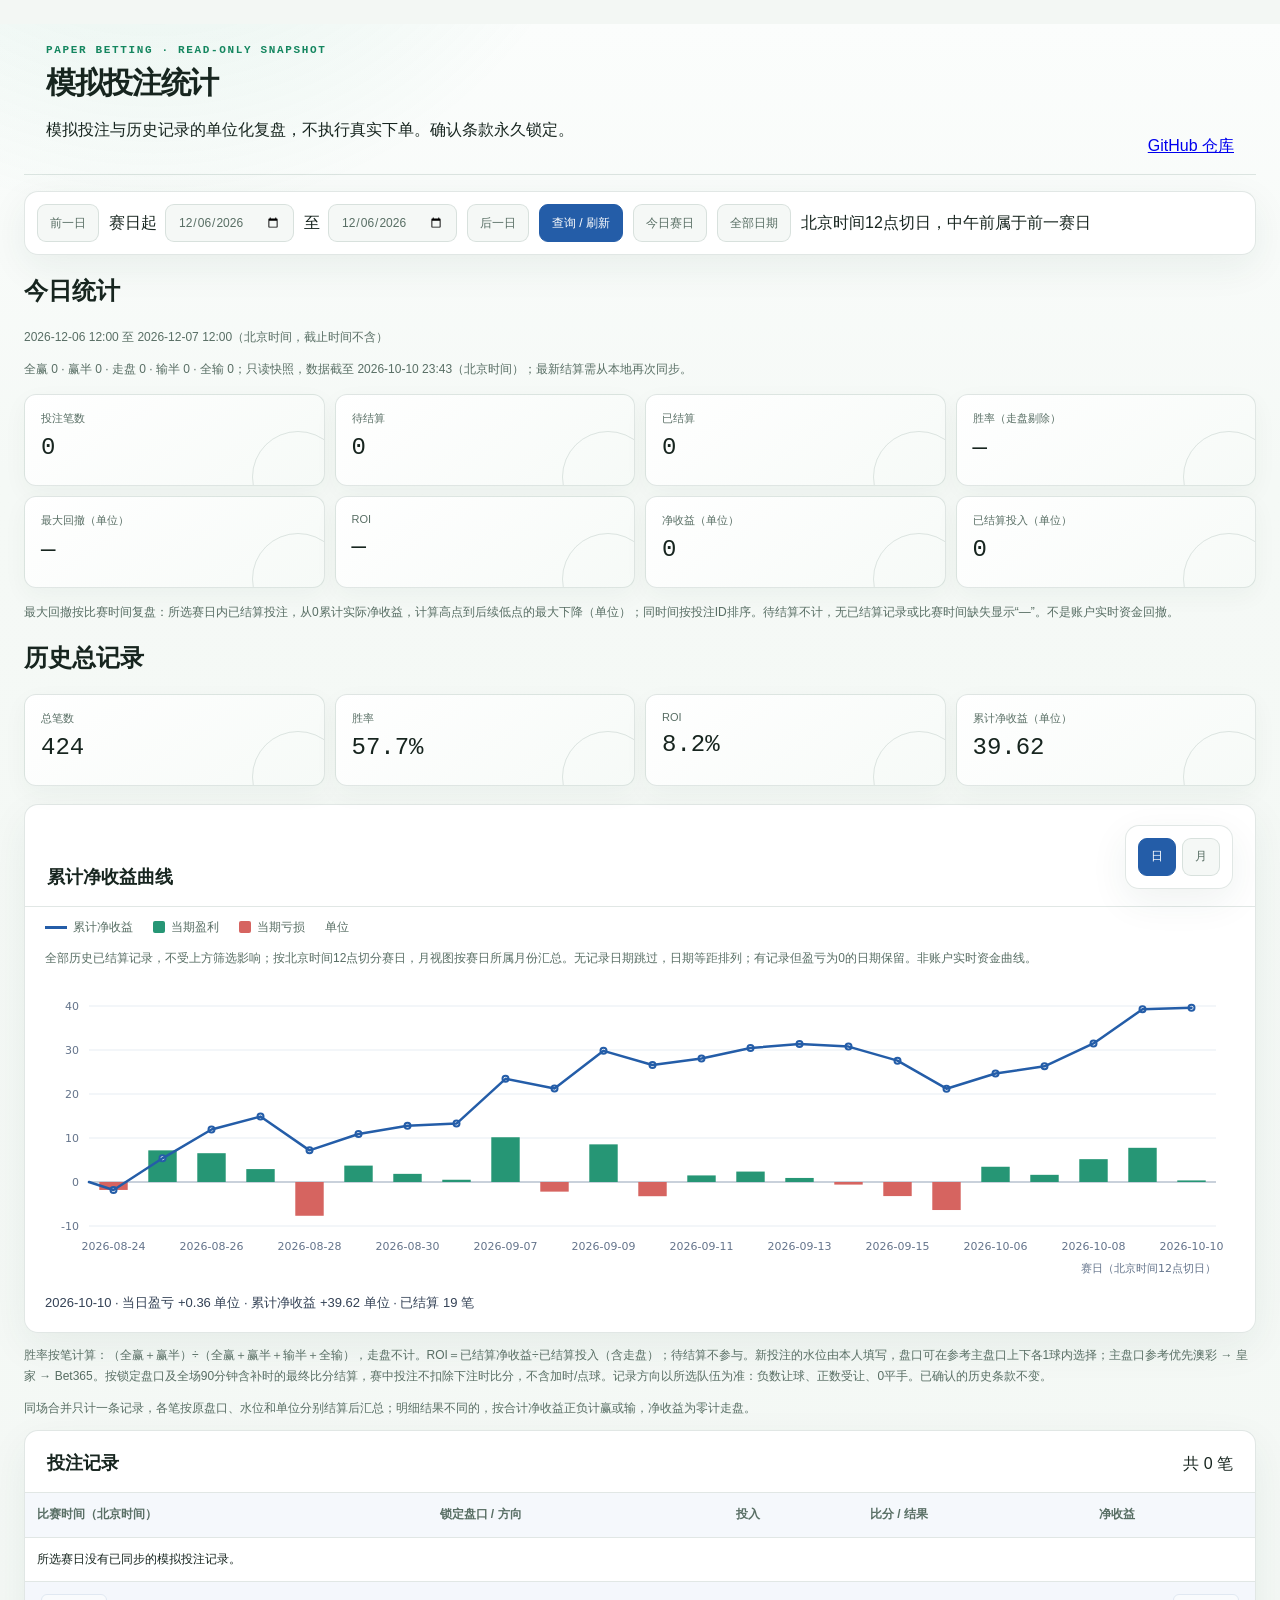
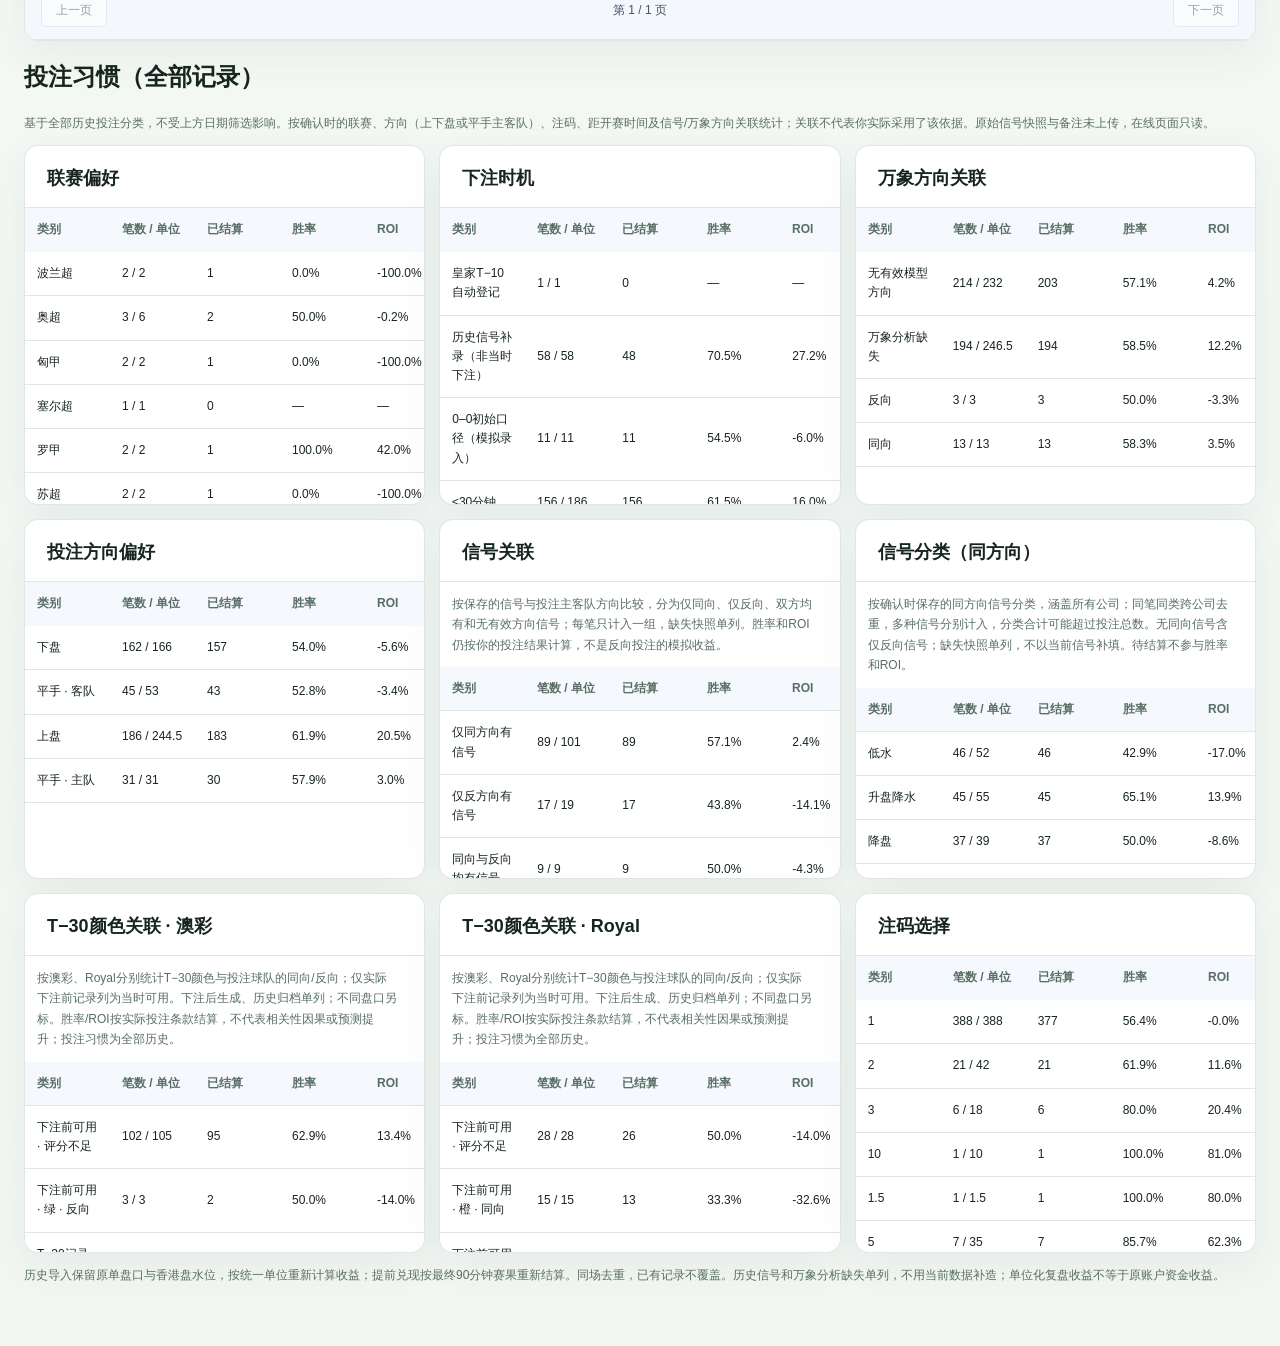
==== commit 76c9428e: "Update read-only paper betting statistics" ====
--- a/paper-bets/index.html
+++ b/paper-bets/index.html
@@ -7,6 +7,7 @@
   
   <h2 id="paperStatsPeriodTitle">今日统计</h2><p id="paperStatsPeriod" class="paper-rules"></p>
   <p id="paperStatsMessage" role="status">正在读取…</p><section id="paperStatsSummary" class="metric-grid"></section>
+  
   <p class="paper-rules">最大回撤按比赛时间复盘：所选赛日内已结算投注，从0累计实际净收益，计算高点到后续低点的最大下降（单位）；同时间按投注ID排序。待结算不计，无已结算记录或比赛时间缺失显示“—”。不是账户实时资金回撤。</p>
   <h2>历史总记录</h2><section id="paperStatsAllTime" class="metric-grid"></section>
   <section id="paperProfitChart" class="board paper-profit-chart" aria-label="累计净收益曲线与各期盈亏">
@@ -16,9 +17,9 @@
     <div id="paperProfitPlot" class="paper-profit-plot" tabindex="0" role="region" aria-label="收益图，可左右滚动">正在读取收益记录…</div>
     <p id="paperProfitDetail" class="paper-profit-detail" role="status" aria-live="polite"></p>
   </section>
-  <p class="paper-rules">胜率按笔计算：（全赢＋赢半）÷（全赢＋赢半＋输半＋全输），走盘不计。ROI＝已结算净收益÷已结算投入（含走盘）；待结算不参与。仅最新盘口，同盘口赔率优先澳彩 → 皇家 → Bet365；记录方向以所选队伍为准：负数让球、正数受让、0平手。让球按90分钟含补时结算；平手盘按主队/客队选择，打平走盘退回本金。历史版本已确认的投注保留原盘口和赔率，不受此后变盘影响。</p>
+  <p class="paper-rules">胜率按笔计算：（全赢＋赢半）÷（全赢＋赢半＋输半＋全输），走盘不计。ROI＝已结算净收益÷已结算投入（含走盘）；待结算不参与。新投注的水位由本人填写，盘口可在参考主盘口上下各1球内选择；主盘口参考优先澳彩 → 皇家 → Bet365。按锁定盘口及全场90分钟含补时的最终比分结算，赛中投注不扣除下注时比分，不含加时/点球。记录方向以所选队伍为准：负数让球、正数受让、0平手。已确认的历史条款不变。</p>
   <p class="paper-rules">同场合并只计一条记录，各笔按原盘口、水位和单位分别结算后汇总；明细结果不同的，按合计净收益正负计赢或输，净收益为零计走盘。</p>
   <section class="board"><div class="board-head"><h2>投注记录</h2><span id="paperRecordCount"></span></div><div class="paper-table-wrap"><table class="paper-table"><thead><tr><th>比赛时间（北京时间）</th><th>锁定盘口 / 方向</th><th>投入</th><th>比分 / 结果</th><th>净收益</th></tr></thead><tbody id="paperStatsRecords"></tbody></table></div><nav id="paperStatsPager" class="pagination"></nav></section>
   <h2>投注习惯（全部记录）</h2><p class="paper-rules">基于全部历史投注分类，不受上方日期筛选影响。按确认时的联赛、方向（上下盘或平手主客队）、注码、距开赛时间及信号/万象方向关联统计；关联不代表你实际采用了该依据。原始信号快照与备注未上传，在线页面只读。</p><div id="paperStatsHabits" class="paper-habits"></div>
   <p class="paper-rules">历史导入保留原单盘口与香港盘水位，按统一单位重新计算收益；提前兑现按最终90分钟赛果重新结算。同场去重，已有记录不覆盖。历史信号和万象分析缺失单列，不用当前数据补造；单位化复盘收益不等于原账户资金收益。</p>
-</main><script src="./paper-site-data.js?v=3" defer></script><script src="./paper-profit-chart.js?v=2" defer></script><script src="./paper-stats.js?v=19" defer></script></body></html>
+</main><script src="./paper-site-data.js?v=3" defer></script><script src="./paper-profit-chart.js?v=2" defer></script><script src="./paper-stats.js?v=26" defer></script></body></html>
--- a/paper-bets/styles.css
+++ b/paper-bets/styles.css
@@ -22,6 +22,11 @@
   --sans: Inter, "PingFang SC", "Microsoft YaHei", sans-serif;
 }
 
+.dashboard-nav { display: flex; flex-wrap: wrap; gap: 8px; margin-top: 22px; }
+.dashboard-nav a { display: inline-block; padding: 10px 16px; border: 1px solid var(--line); border-radius: 9px; background: #fff; color: var(--muted); text-decoration: none; font-weight: 600; font-size: 14px; }
+.dashboard-nav a:hover, .dashboard-nav a.is-on { background: var(--mint-dim); border-color: var(--line-strong); color: var(--mint); }
+.dashboard-nav a:focus-visible { outline: 2px solid var(--mint); outline-offset: 3px; }
+
 * {
   box-sizing: border-box;
 }
@@ -1187,6 +1192,50 @@
   font-size: 14px;
   overflow-wrap: anywhere;
 }
+
+.favorite-btn {
+  display: block;
+  margin-top: 7px;
+  min-height: 30px;
+  padding: 4px 7px;
+  border: 1px solid var(--line);
+  border-radius: 7px;
+  background: #fff;
+  color: var(--muted);
+  font-size: 11px;
+  white-space: nowrap;
+}
+
+.favorite-btn:hover:not(:disabled),
+.favorite-btn.is-favorite {
+  color: #805000;
+  border-color: #dcb968;
+  background: #fff4d8;
+}
+
+.favorite-btn:focus-visible,
+#favoriteFilters button:focus-visible {
+  outline: 2px solid #245da8;
+  outline-offset: 2px;
+}
+
+.favorite-btn:disabled { opacity: .5; cursor: not-allowed; }
+.favorite-message { margin: 10px 2px; color: var(--muted); font-size: 12px; }
+.favorite-message.is-error { color: #b42318; }
+.follow-teams-dialog { width:min(600px,calc(100% - 32px)); max-height:85vh; overflow:auto; padding:22px; border:1px solid var(--line); border-radius:14px; color:var(--text); background:#fff; }
+.follow-teams-dialog::backdrop { background:rgba(19,34,46,.35); }
+.follow-teams-dialog header { display:flex; align-items:center; justify-content:space-between; gap:16px; }
+.follow-teams-dialog h2 { margin:0; font-size:20px; }
+.follow-teams-dialog p,.follow-teams-dialog small { color:var(--muted); font-size:12px; line-height:1.7; }
+#followTeamsSearch { box-sizing:border-box; width:100%; padding:10px; border:1px solid var(--line); border-radius:8px; }
+#followTeamsList { list-style:none; padding:0; margin:12px 0; height:320px; overflow-y:auto; overscroll-behavior:contain; }
+#followTeamsList li { display:flex; justify-content:space-between; align-items:center; gap:12px; padding:10px 2px; border-bottom:1px solid var(--line); }
+#followTeamsList li div { min-width:0; overflow-wrap:anywhere; }
+#followTeamsList small { display:block; }
+#followTeamsList button { flex-shrink:0; }
+#followTeamsList .is-followed { color:#805000; background:#fff4d8; }
+#followTeamsMessage.is-error { color:#b42318; }
+.follow-teams-dialog button:focus-visible,#followTeamsSearch:focus-visible { outline:2px solid #245da8; outline-offset:2px; }
 
 .expand-btn {
   display: grid;
@@ -1517,6 +1566,18 @@
 .paper-action:disabled { opacity:.45; cursor:default; }
 .paper-dialog { width:min(520px,calc(100% - 32px)); border:1px solid #bccdde; border-radius:12px; padding:24px; color:var(--text); background:white; }
 .paper-dialog::backdrop { background:rgba(19,34,46,.35); }
+.paper-dialog { max-height:calc(100dvh - 40px); overflow-y:auto; box-sizing:border-box; }
+.paper-review { margin-top:18px; padding:14px; border:1px solid #d5dfdd; border-radius:10px; background:#f5f8f7; }
+.paper-review h3 { margin:0 0 8px; font-size:16px; }
+.paper-review ol { padding-left:22px; margin:8px 0; }
+.paper-review li { margin:7px 0; }
+.paper-review-warning { color:#8a4b13; }
+.paper-review-footnote { color:#59686c; font-size:12px; }
+.paper-review-scroll { overflow-x:auto; }
+.paper-review table { width:100%; border-collapse:collapse; font-size:12px; }
+.paper-review td,.paper-review th { padding:7px; text-align:left; vertical-align:top; border-bottom:1px solid #d5dfdd; }
+.paper-review summary { cursor:pointer; color:#245da8; }
+.paper-dialog-actions { position:sticky; bottom:-24px; background:white; padding:12px 0; }
 .paper-dialog h2 { margin-top:0; }
 .paper-confirm-content { font-size:14px; line-height:1.7; overflow-wrap:anywhere; }
 .paper-confirm-message { color:#835514; font-size:12px; line-height:1.6; }
